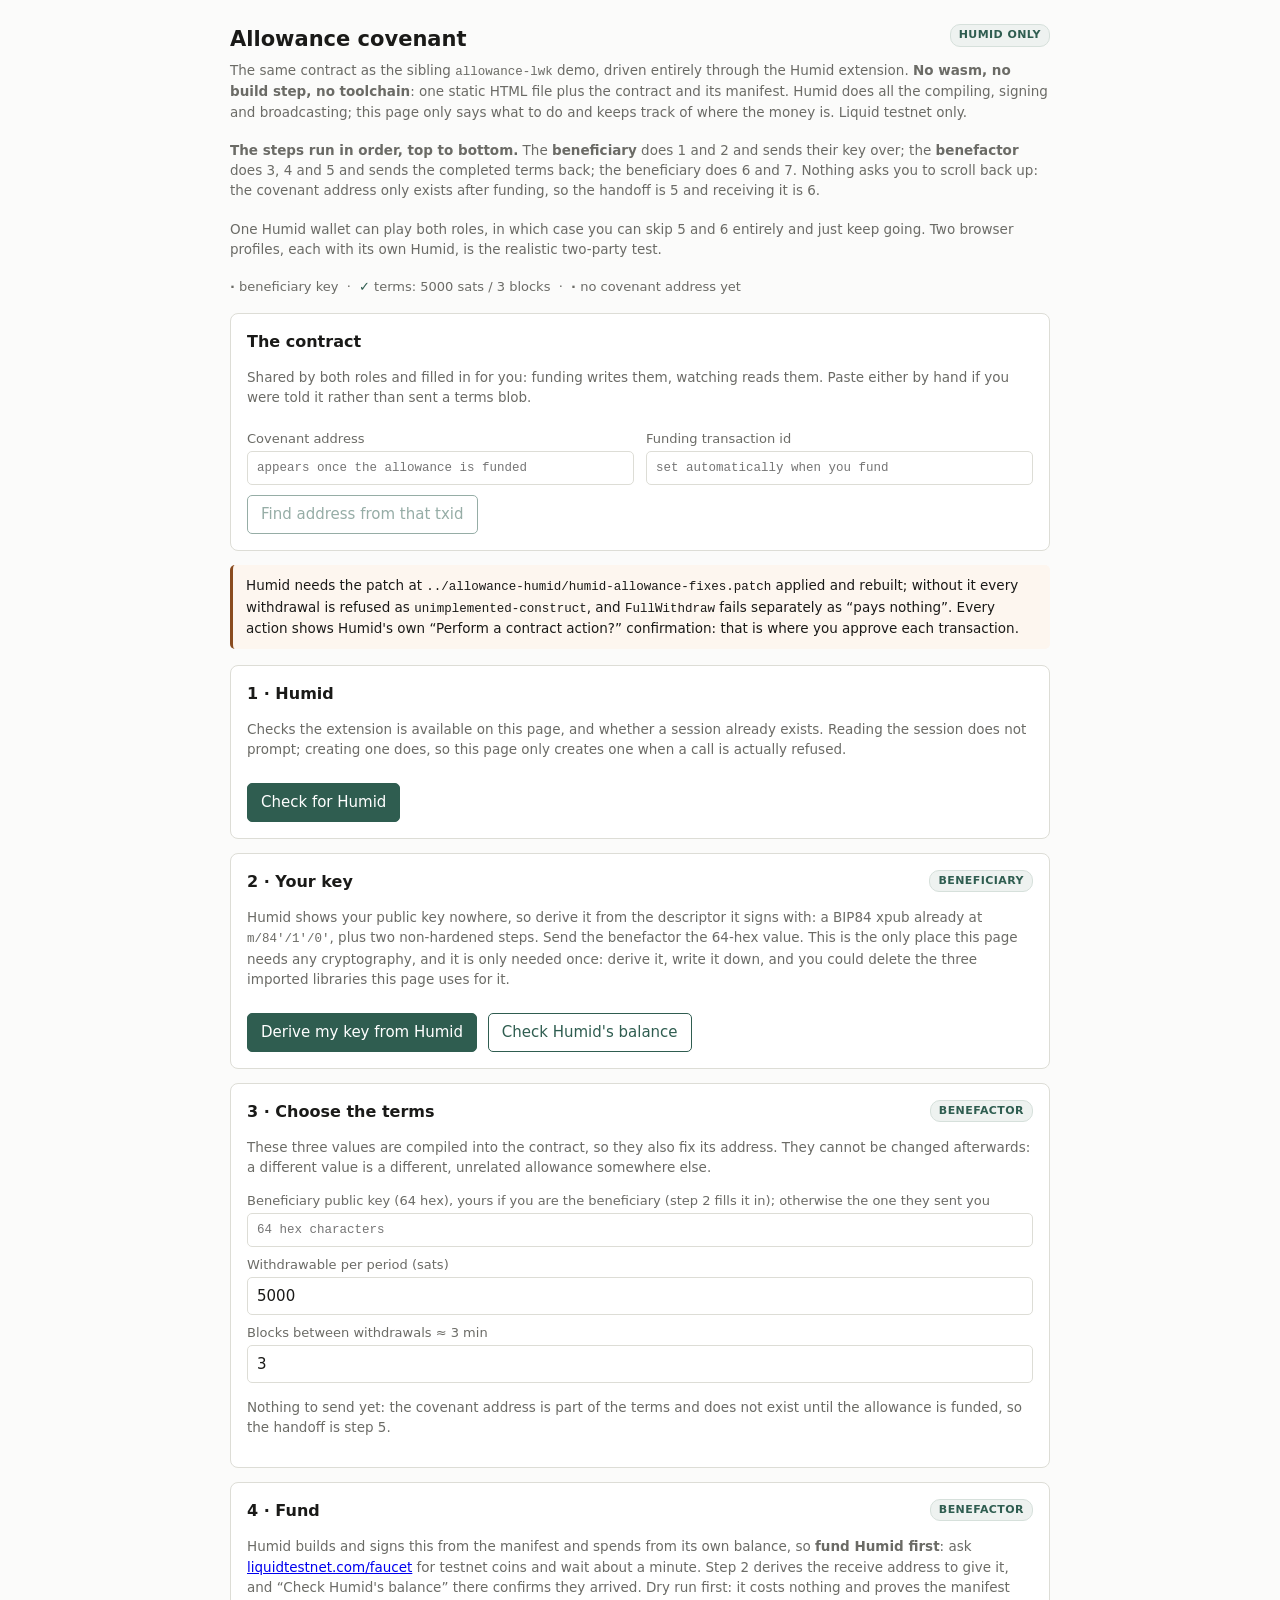
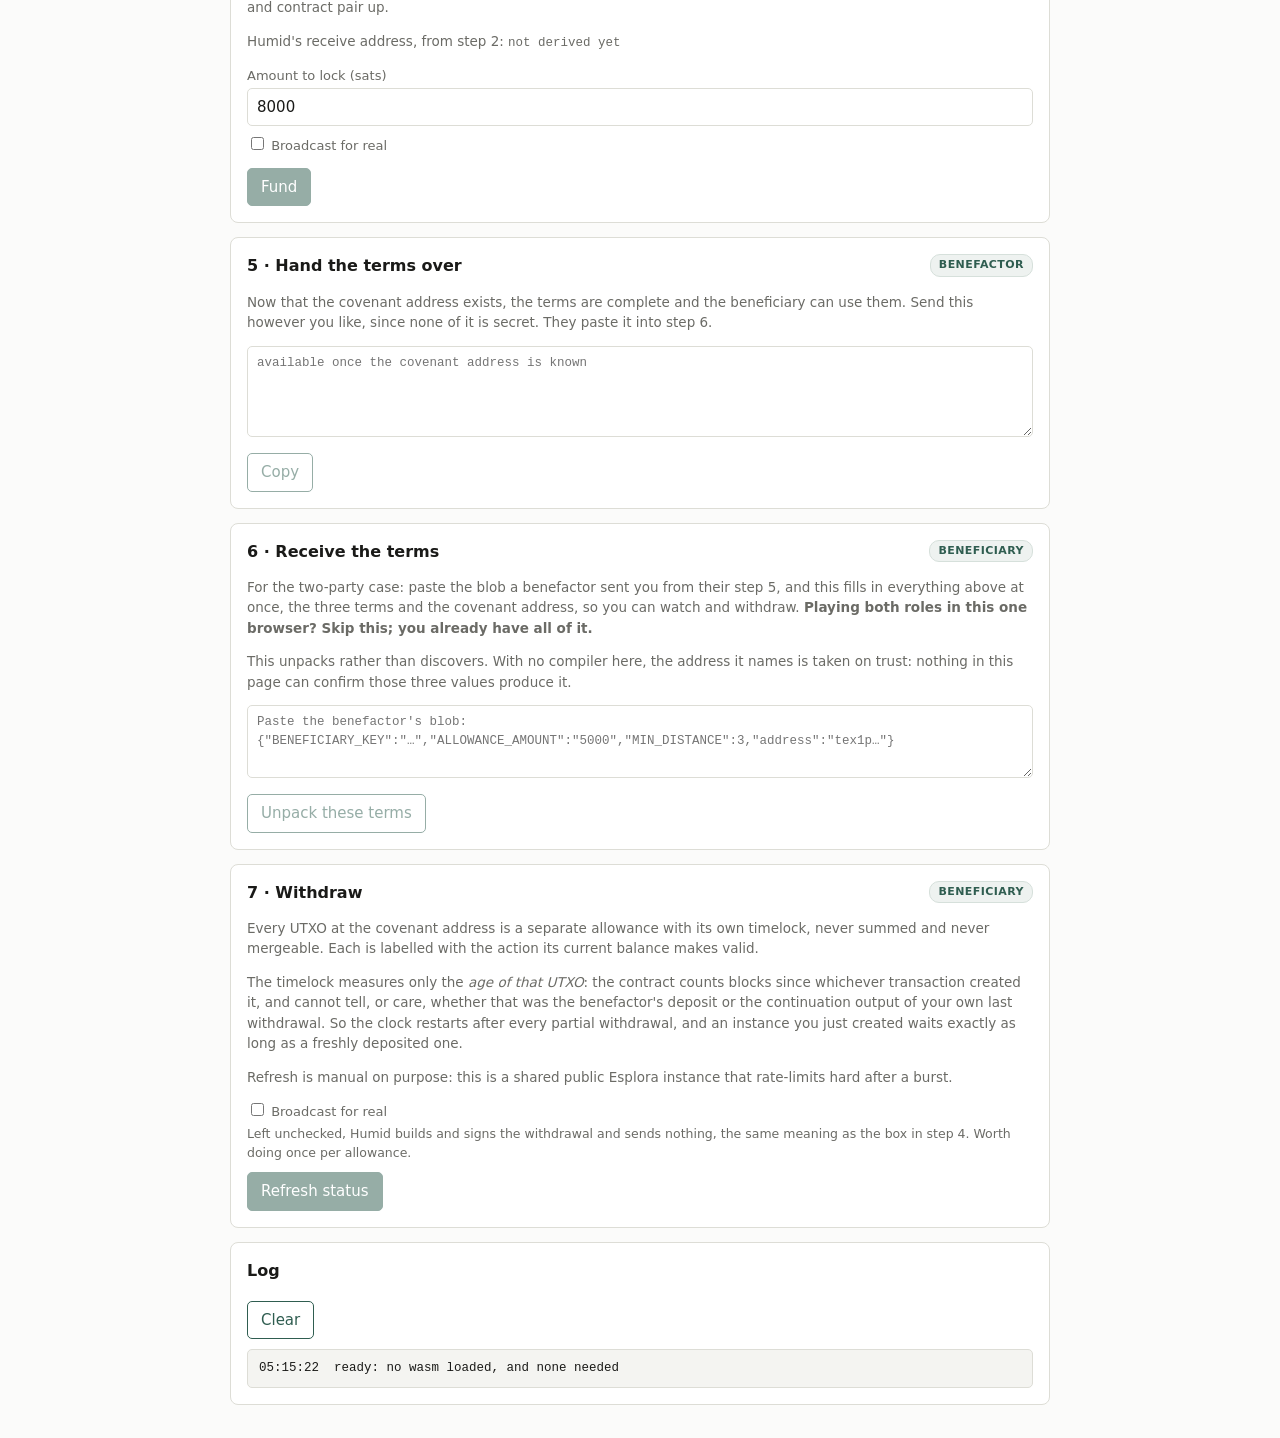
==== allowance-web/examples/allowance-humid-only/index.html @ 303818fe "Streamline web app language too" ====
<!doctype html>
<html lang="en">
<head>
<meta charset="utf-8">
<meta name="viewport" content="width=device-width, initial-scale=1">
<title>Allowance covenant: Humid only, no wasm</title>
<style>
  :root { --bg:#fbfbfa; --fg:#1a1a18; --mut:#6b6b66; --line:#ddddd6; --acc:#2f5d50;
          --warn:#8a4b1e; --err:#8c2f2f; }
  * { box-sizing: border-box; }
  body { margin:0; padding-block:24px; padding-left:20px; padding-right:20px;
         background:var(--bg); color:var(--fg);
         font:15px/1.5 system-ui,-apple-system,"Segoe UI",sans-serif; }
  main { max-width:820px; margin:0 auto; }
  h1 { font-size:21px; margin:0 0 4px; }
  h2 { font-size:16px; margin:0 0 8px; }
  .sub, .note { color:var(--mut); font-size:13.5px; }
  .sub { margin:0 0 18px; }
  section { background:#fff; border:1px solid var(--line); border-radius:8px;
            padding:16px; margin-bottom:14px; }
  .tag { float:right; font-size:11px; text-transform:uppercase; letter-spacing:.04em;
         padding:2px 8px; border-radius:10px; background:#eef2f0; color:var(--acc);
         border:1px solid #d6e0db; }
  label { display:block; font-size:13px; color:var(--mut); margin:8px 0 2px; }
  input[type=text], input[type=number], textarea {
    width:100%; padding:7px 9px; font:inherit; border:1px solid var(--line);
    border-radius:5px; background:#fff; color:inherit; }
  input[type=text], textarea { font-family:ui-monospace,Menlo,monospace; font-size:12.5px; }
  textarea { resize:vertical; }
  button { font:inherit; padding:7px 13px; border-radius:5px; border:1px solid var(--acc);
           background:var(--acc); color:#fff; cursor:pointer; margin:10px 6px 0 0; }
  button.sec { background:#fff; color:var(--acc); }
  button:disabled { opacity:.5; cursor:not-allowed; }
  .out { margin-top:10px; padding:9px 11px; border-radius:5px; background:#f4f4f1;
         border:1px solid var(--line); white-space:pre-wrap; word-break:break-all;
         font-family:ui-monospace,Menlo,monospace; font-size:12.5px; }
  .out:empty { display:none; }
  .err { color:var(--err); } .warn { color:var(--warn); }
  .caution { border-left:3px solid var(--warn); background:#fdf6ef; padding:10px 13px;
             border-radius:5px; font-size:13.5px; margin:0 0 16px; }
  table { width:100%; border-collapse:collapse; margin-top:10px; font-size:13.5px; }
  th, td { text-align:left; padding:6px 8px; border-bottom:1px solid var(--line); }
  th { color:var(--mut); font-weight:600; }
  .wrap { overflow-x:auto; }
  code { font-family:ui-monospace,Menlo,monospace; font-size:12.5px; }
  [hidden] { display:none !important; }
  .hint-inline { font-size:12.5px; color:var(--mut); display:block; margin-top:3px; }
  .row2 { display:flex; flex-wrap:wrap; gap:12px; }
  .row2 > div { flex:1 1 260px; min-width:0; }
  .block { border-top:1px solid var(--line); margin-top:14px; padding-top:10px; }
  .block > strong { font-size:13.5px; }
  #state { font-size:13px; color:var(--mut); margin:0 0 16px; }
  #state b { font-weight:600; }
  #state .yes { color:var(--acc); }
  #state .no { color:var(--mut); }
  #ask { position:fixed; inset:0; z-index:50; display:flex; align-items:center;
         justify-content:center; padding:20px; background:rgba(26,26,24,.45); }
  #ask-panel { background:#fff; border:1px solid var(--line); border-radius:8px;
               padding:18px; max-width:520px; width:100%;
               box-shadow:0 10px 40px rgba(0,0,0,.18); }
  #ask-body { white-space:pre-wrap; background:#f4f4f1; border:1px solid var(--line);
              border-radius:5px; padding:10px 12px; margin:10px 0 4px;
              font-family:ui-monospace,Menlo,monospace; font-size:12.5px; }
</style>
</head>
<body>
<main>

<h1>Allowance covenant <span class="tag">Humid only</span></h1>
<p class="sub">The same contract as the sibling <code>allowance-lwk</code> demo, driven
entirely through the Humid extension. <strong>No wasm, no build step, no toolchain</strong>:
one static HTML file plus the contract and its manifest. Humid does all the compiling,
signing and broadcasting; this page only says what to do and keeps track of where the money
is. Liquid testnet only.</p>

<p class="sub"><strong>The steps run in order, top to bottom.</strong> The
<b>beneficiary</b> does 1 and 2 and sends their key over; the <b>benefactor</b> does 3, 4
and 5 and sends the completed terms back; the beneficiary does 6 and 7. Nothing asks you
to scroll back up: the covenant address only exists after funding, so the handoff is 5
and receiving it is 6.</p>
<p class="sub">One Humid wallet can play both roles, in which case you can skip 5 and 6
entirely and just keep going. Two browser profiles, each with its own Humid, is the
realistic two-party test.</p>

<p id="state"></p>

<section>
  <h2>The contract</h2>
  <p class="note">Shared by both roles and filled in for you: funding writes them, watching
  reads them. Paste either by hand if you were told it rather than sent a terms blob.</p>
  <div class="row2">
    <div>
      <label for="address">Covenant address</label>
      <input type="text" id="address" placeholder="appears once the allowance is funded">
    </div>
    <div>
      <label for="fundtxid">Funding transaction id</label>
      <input type="text" id="fundtxid" placeholder="set automatically when you fund">
    </div>
  </div>
  <button id="findaddr" class="sec">Find address from that txid</button>
  <div class="out" id="out-terms"></div>
</section>

<div class="caution">
Humid needs the patch at <code>../allowance-humid/humid-allowance-fixes.patch</code> applied
and rebuilt; without it every withdrawal is refused as <code>unimplemented-construct</code>,
and <code>FullWithdraw</code> fails separately as &ldquo;pays nothing&rdquo;. Every action shows Humid's own &ldquo;Perform a contract
action?&rdquo; confirmation: that is where you approve each transaction.
</div>

<section>
  <h2>1 &middot; Humid</h2>
  <p class="note">Checks the extension is available on this page, and whether a session
  already exists. Reading the session does not prompt; creating one does, so this page only
  creates one when a call is actually refused.</p>
  <button id="detect">Check for Humid</button>
  <div class="out" id="out-detect"></div>
</section>

<section>
  <h2>2 &middot; Your key<span class="tag">beneficiary</span></h2>
  <p class="note">Humid shows your public key nowhere, so derive it from the descriptor it
  signs with: a BIP84 xpub already at <code>m/84'/1'/0'</code>, plus two non-hardened steps.
  Send the benefactor the 64-hex value. This is the only place this page needs any
  cryptography, and it is only needed once: derive it, write it down, and you could delete
  the three imported libraries this page uses for it.</p>
  <button id="getkey">Derive my key from Humid</button>
  <button id="getbalance" class="sec">Check Humid's balance</button>
  <div class="out" id="out-key"></div>
</section>

<section>
  <h2>3 &middot; Choose the terms<span class="tag">benefactor</span></h2>
  <div>
    <p class="note">These three values are compiled into the contract, so they also fix its
    address. They cannot be changed afterwards: a different value is a different, unrelated
    allowance somewhere else.</p>
    <label for="benkey">Beneficiary public key (64 hex), yours if you are the
    beneficiary (step 2 fills it in); otherwise the one they sent you</label>
    <input type="text" id="benkey" placeholder="64 hex characters">
    <label for="allowance">Withdrawable per period (sats)</label>
    <input type="number" id="allowance" value="5000" min="1">
    <label for="mindist">Blocks between withdrawals <span id="mindist-hint"></span></label>
    <input type="number" id="mindist" value="3" min="1" max="65535">
    <p class="note">Nothing to send yet: the covenant address is part of the terms and does
    not exist until the allowance is funded, so the handoff is step 5.</p>
  </div>
</section>

<section>
  <h2>4 &middot; Fund<span class="tag">benefactor</span></h2>
  <p class="note">Humid builds and signs this from the manifest and spends from its own
  balance, so <strong>fund Humid first</strong>: ask
  <a href="https://liquidtestnet.com/faucet" target="_blank" rel="noopener">liquidtestnet.com/faucet</a>
  for testnet coins and wait about a minute. Step 2 derives the receive address to give it,
  and &ldquo;Check Humid's balance&rdquo; there confirms they arrived. Dry run first: it costs
  nothing and proves the manifest and contract pair up.</p>
  <p class="note">Humid's receive address, from step 2:
  <code id="receive">not derived yet</code></p>
  <label for="amount">Amount to lock (sats)</label>
  <input type="number" id="amount" value="8000" min="1">
  <label><input type="checkbox" id="broadcast"> Broadcast for real</label>
  <button id="fund">Fund</button>
  <div class="out" id="out-fund"></div>
</section>

<section>
  <h2>5 &middot; Hand the terms over<span class="tag">benefactor</span></h2>
  <p class="note">Now that the covenant address exists, the terms are complete and the
  beneficiary can use them. Send this however you like, since none of it is secret. They paste it
  into step 6.</p>
  <textarea id="termsout" rows="4" readonly placeholder="available once the covenant address is known"></textarea>
  <button id="copyterms" class="sec">Copy</button>
  <div class="out" id="out-handoff"></div>
</section>

<section>
  <h2>6 &middot; Receive the terms<span class="tag">beneficiary</span></h2>
  <p class="note">For the two-party case: paste the blob a benefactor sent you from their
  step 5, and this fills in everything above at once, the three terms and the covenant
  address, so you can watch and withdraw. <strong>Playing both roles in this one browser?
  Skip this; you already have all of it.</strong></p>
  <p class="note">This unpacks rather than discovers. With no compiler here, the address it
  names is taken on trust: nothing in this page can confirm those three values produce it.</p>
  <textarea id="termsin" rows="3" placeholder='Paste the benefactor&apos;s blob: {"BENEFICIARY_KEY":"…","ALLOWANCE_AMOUNT":"5000","MIN_DISTANCE":3,"address":"tex1p…"}'></textarea>
  <button id="loadterms" class="sec">Unpack these terms</button>
  <div class="out" id="out-termsin"></div>
</section>

<section>
  <h2>7 &middot; Withdraw<span class="tag">beneficiary</span></h2>
  <p class="note">Every UTXO at the covenant address is a separate allowance with its own
  timelock, never summed and never mergeable. Each is labelled with the action its current
  balance makes valid.</p>
  <p class="note">The timelock measures only the <em>age of that UTXO</em>: the contract
  counts blocks since whichever transaction created it, and cannot tell, or care,
  whether that was the benefactor's deposit or the continuation output of your own last
  withdrawal. So the clock restarts after every partial withdrawal, and an instance you
  just created waits exactly as long as a freshly deposited one.</p>
  <p class="note">Refresh is manual on purpose: this is a shared public Esplora instance
  that rate-limits hard after a burst.</p>
  <label><input type="checkbox" id="wd-broadcast"> Broadcast for real</label>
  <span class="hint-inline">Left unchecked, Humid builds and signs the withdrawal and sends
  nothing, the same meaning as the box in step 4. Worth doing once per allowance.</span>
  <button id="refresh">Refresh status</button>
  <div class="out" id="out-status"></div>
  <div class="wrap"><table id="rows" hidden>
    <thead><tr><th>Instance</th><th>Balance</th><th>Timelock</th><th>Action</th><th></th></tr></thead>
    <tbody></tbody>
  </table></div>
  <div class="out" id="out-claim"></div>
</section>

<section>
  <h2>Log</h2>
  <button id="clear" class="sec">Clear</button>
  <div class="out" id="log"></div>
</section>

</main>

<div id="ask" hidden>
  <div id="ask-panel" role="dialog" aria-modal="true" aria-labelledby="ask-title">
    <h2 id="ask-title">Confirm this withdrawal</h2>
    <p class="note">Check the numbers before Humid signs anything. This spends a real
    testnet UTXO and cannot be undone.</p>
    <div id="ask-body"></div>
    <button id="ask-ok">Hand it to Humid</button>
    <button id="ask-cancel" class="sec">Cancel</button>
  </div>
</div>

<script type="module">
// The only dependency in this file, and only for step 2's BIP32 derivation. Everything
// else is fetch() and arithmetic. Loaded lazily so the rest of the page works offline.
const CURVES = "https://cdn.jsdelivr.net/npm/@noble/curves@1.9.7/secp256k1.js/+esm";
const HASHES = "https://cdn.jsdelivr.net/npm/@noble/hashes@1.8.0/sha2.js/+esm";
const BASE   = "https://cdn.jsdelivr.net/npm/@scure/base@1.1.1/+esm";
// ripemd160 moved between modules across @noble/hashes versions; try both.
const RIPEMD     = "https://cdn.jsdelivr.net/npm/@noble/hashes@1.8.0/legacy.js/+esm";
const RIPEMD_ALT = "https://cdn.jsdelivr.net/npm/@noble/hashes@1.8.0/ripemd160.js/+esm";

// blockstream.info is the only Liquid Esplora mirror that sends CORS headers, so a
// browser page cannot use liquid.network even though its rate limits are gentler.
const ESPLORA = "https://blockstream.info/liquidtestnet/api";
const EXPLORER = "https://blockstream.info/liquidtestnet/tx/";
const SCOPE = "bip122:a771da8e52ee6ad581ed1e9a99825e5b";   // Liquid testnet CAIP-2
const LS = "allowance-humid-only";

const $ = (id) => document.getElementById(id);
const show = (id, text, cls) => { const e = $(id); e.textContent = text; e.className = "out " + (cls || ""); };
const log = (...p) => { $("log").textContent += new Date().toISOString().slice(11,19) + "  " + p.join(" ") + "\n"; };
const hex = (b) => Array.from(b, (x) => x.toString(16).padStart(2,"0")).join("");

// Known failures, each paired with the thing to actually do about it. Humid's own
// messages say what went wrong and never what to do next, and most of these are
// one-time setup problems rather than anything about this contract.
const NEXT_STEPS = [
  [/unlock the wallet/i,
   "Humid is locked. Open it: click the puzzle-piece Extensions button at the top right " +
   "of the browser, then Humid (pin it there to save a click next time). Enter your " +
   "password, and try again. Humid re-locks itself after a while, so expect this " +
   "occasionally rather than once."],
  [/window\.humid is missing/i,
   "Check the extension is enabled at chrome://extensions, that this page is served over " +
   "http:// rather than opened as a file://, and that you are in the Chromium profile " +
   "Humid is installed in."],
  [/unimplemented-construct|relative timelock/i,
   "This is the un-patched relative-timelock bug. Apply " +
   "../allowance-humid/humid-allowance-fixes.patch to your Humid checkout, rebuild with " +
   "bun run build, and reload the extension at chrome://extensions."],
  [/pays nothing/i,
   "This is the un-patched FullWithdraw bug. The same patch " +
   "(../allowance-humid/humid-allowance-fixes.patch) fixes it; rebuild and reload the " +
   "extension."],
  [/is neither a parameter nor an argument/i,
   "Usually a request-shape problem rather than a manifest one: `instance` has to be " +
   "double-nested as {instance:{fields:{…}}} inside the instance field. This page does " +
   "that already, so if you see it here the manifest and the action's parameters have " +
   "genuinely diverged."],
  [/insufficient funds|shortfall|nothing funding it/i,
   "Humid's own wallet is short of testnet LBTC. Copy a receive address from the " +
   "extension and top it up at https://liquidtestnet.com/faucet, then wait about a minute."],
  [/user rejected|denied/i,
   "The request was declined in the extension's popup. Nothing was sent."],
  [/no handler for method/i,
   "Chain methods have to go through wallet_invokeMethod inside a session; a bare method " +
   "name is not callable on the injected provider."],
];

// A Humid refusal throws, carrying reject/reason in the error data: that pair is the
// actual diagnosis, so dig it out rather than printing "[object Object]".
function errText(e) {
  if (e == null) return "(no error object)";
  if (typeof e === "string") return e;
  const d = (e.data && typeof e.data === "object") ? e.data : e;
  let s = e.message || JSON.stringify(e);
  if (d.reject) s += "\n  reject: " + d.reject;
  if (d.reason) s += "\n  reason: " + d.reason;

  const hit = NEXT_STEPS.find(([re]) => re.test(s));
  return hit ? s + "\n\n→ " + hit[1] : s;
}

// ---- Humid RPC -------------------------------------------------------------
// The injected provider exposes only CAIP-25/27 session methods; every chain method
// goes through wallet_invokeMethod. wallet_createSession ALWAYS shows a connect prompt
// and revokes any existing session first, so never call it speculatively: try the
// invocation, and only establish a session if it is actually refused.
let sessionId = null;

const ask = (method, params) => {
  if (!window.humid) throw new Error(
    "window.humid is missing. Humid is not installed, not enabled, or can't reach this page. " +
    "Serve this page over http://, not file://.");
  return window.humid.request({ method, params });
};

const unauthorized = (e) =>
  /no active session|not authorized|unauthorized|createSession/i.test((e && (e.message || e.reason) || "") + "");

async function invoke(method, params) {
  const call = () => ask("wallet_invokeMethod", {
    scope: SCOPE, ...(sessionId ? { sessionId } : {}), request: { method, params },
  });
  try {
    return await call();
  } catch (e) {
    if (!unauthorized(e)) throw e;
    log("no usable session, asking Humid to connect");
    const s = await ask("wallet_createSession", {
      requiredScopes: { [SCOPE]: { methods: [method], notifications: [] } },
    });
    sessionId = (s && s.sessionId) || sessionId;
    return call();
  }
}

// Humid wants the manifest and the contract source handed to it on every call; it never
// fetches either itself. The key must match the source path the manifest names.
async function act(action, extra) {
  const [manifest, source] = await Promise.all([
    fetch("./txmanifest.json").then((r) => r.json()),
    fetch("./allowance.simf").then((r) => r.text()),
  ]);
  return invoke("processConfidentialTransaction", {
    manifest, contractSources: { "./allowance.simf": source }, action, ...extra,
  });
}

// ---- terms -----------------------------------------------------------------
const terms = () => {
  const k = $("benkey").value.trim().toLowerCase();
  if (!/^[0-9a-f]{64}$/.test(k)) throw new Error("Beneficiary key must be exactly 64 hex characters.");
  const a = $("allowance").value.trim(), d = Number($("mindist").value);
  if (!(Number(a) > 0)) throw new Error("Allowance must be above zero.");
  if (!Number.isInteger(d) || d < 1 || d > 65535) throw new Error("Blocks must be 1..65535.");
  return { BENEFICIARY_KEY: k, ALLOWANCE_AMOUNT: a, MIN_DISTANCE: d };
};

// A single line of state, so you can tell at a glance what this page has and what it is
// still missing; the page is otherwise five boxes with no overview.
// The handoff blob only makes sense once the address exists, so build it from state
// rather than from a button press, and leave it empty until it is usable.
function syncHandoff() {
  const addr = $("address").value.trim();
  const key = $("benkey").value.trim().toLowerCase();
  const ready = addr && /^[0-9a-f]{64}$/.test(key);
  $("termsout").value = ready ? JSON.stringify({
    BENEFICIARY_KEY: key,
    ALLOWANCE_AMOUNT: $("allowance").value.trim(),
    MIN_DISTANCE: Number($("mindist").value),
    address: addr,
  }) : "";
  $("copyterms").disabled = !ready;
  $("copyterms").title = ready ? "" : addr
    ? "Set a valid beneficiary key in step 3 first."
    : "No covenant address yet. Fund the allowance in step 4.";
}

// Buttons whose prerequisites do not hold should say so rather than fail on click.
function syncButtons() {
  const txid = /^[0-9a-f]{64}$/.test($("fundtxid").value.trim());
  const addr = !!$("address").value.trim();
  const key = /^[0-9a-f]{64}$/.test($("benkey").value.trim().toLowerCase());
  const pasted = !!$("termsin").value.trim();
  $("loadterms").disabled = !pasted;
  $("loadterms").title = pasted
    ? ""
    : "Nothing pasted. This unpacks a terms blob from a benefactor, and is unnecessary if you " +
      "are both parties in this browser.";
  $("findaddr").disabled = !txid;
  $("findaddr").title = txid ? "" : "No funding transaction id yet.";
  $("fund").disabled = !key;
  $("fund").title = key ? "" : "Set a valid beneficiary public key in step 3 first.";
  $("refresh").disabled = !addr && !txid;
  $("refresh").title = addr
    ? ""
    : txid
    ? "No address yet, but the funding txid is known, so this will look it up first."
    : "No covenant address yet. Fund it, or paste one into the contract box at the top.";
}

function syncState() {
  syncHandoff();
  syncButtons();
  const bits = [];
  const mark = (ok, label) => `<b class="${ok ? "yes" : "no"}">${ok ? "✓" : "·"}</b> ${label}`;
  const key = /^[0-9a-f]{64}$/.test($("benkey").value.trim().toLowerCase());
  const addr = !!$("address").value.trim();
  const txid = /^[0-9a-f]{64}$/.test($("fundtxid").value.trim());
  bits.push(mark(key, "beneficiary key"));
  bits.push(mark(true, `terms: ${$("allowance").value || "?"} sats / ${$("mindist").value || "?"} blocks`));
  bits.push(mark(addr, addr ? "covenant address" : "no covenant address yet"));
  if (txid && !addr) bits.push(mark(false, "funding txid known, looking up address"));
  $("state").innerHTML = bits.join(" &nbsp;·&nbsp; ");
}

const save = () => {
  try {
    localStorage.setItem(LS, JSON.stringify({
      benkey: $("benkey").value, allowance: $("allowance").value,
      mindist: $("mindist").value, address: $("address").value,
      fundtxid: $("fundtxid").value, amount: $("amount").value,
    }));
  } catch { /* private window */ }
  syncState();
};

const restore = () => {
  try {
    const v = JSON.parse(localStorage.getItem(LS) || "null");
    if (!v) return;
    for (const k of ["benkey","allowance","mindist","address","fundtxid","amount"]) {
      if (v[k]) $(k).value = v[k];
    }
  } catch { /* ignore */ }
};

// Liquid blocks are ~1 minute and low-variance, so this translation is honest.
const asTime = (b) => b < 90 ? `${b} min` : b < 2880 ? `${(b/60).toFixed(1)} hours` : `${(b/1440).toFixed(1)} days`;
const hint = () => { const d = Number($("mindist").value); $("mindist-hint").textContent = d > 0 ? `≈ ${asTime(d)}` : ""; };
for (const id of ["benkey","allowance","mindist","address","fundtxid","amount"]) {
  $(id).addEventListener("input", () => { hint(); save(); });
}
// Not persisted, but it gates its own button, so keep that in step.
$("termsin").addEventListener("input", syncButtons);

$("copyterms").onclick = async () => {
  const blob = $("termsout").value;
  if (!blob) { show("out-handoff", "Nothing to copy yet.", "warn"); return; }
  try {
    await navigator.clipboard.writeText(blob);
    show("out-handoff", "Copied. Send it to the beneficiary however you like.");
  } catch {
    show("out-handoff", "The clipboard refused; select the text above and copy it by hand.", "warn");
  }
};

$("loadterms").onclick = () => {
  try {
    const v = JSON.parse($("termsin").value.trim());
    if (v.BENEFICIARY_KEY) $("benkey").value = String(v.BENEFICIARY_KEY).toLowerCase();
    if (v.ALLOWANCE_AMOUNT) $("allowance").value = String(v.ALLOWANCE_AMOUNT);
    if (v.MIN_DISTANCE) $("mindist").value = String(v.MIN_DISTANCE);
    if (v.address) $("address").value = String(v.address);
    hint(); save();
    // Without a compiler this page cannot check that these terms produce this address,
    // it is taken on the benefactor's word. The lwk_wasm sibling demo re-derives and
    // verifies it, which is the one thing dropping the wasm actually costs.
    const addr = $("address").value.trim();
    if (!addr) {
      show("out-termsin",
        "Unpacked, but these terms carry no covenant address, so there is nothing to " +
        "watch yet. The benefactor has to fund the allowance first and then re-send the " +
        "terms from their step 5.", "err");
      return;
    }

    show("out-termsin",
      "Unpacked:\n" +
      "  allowance: " + $("allowance").value + " sats every " + $("mindist").value + " blocks\n" +
      "  address:   " + addr + "\n\n" +
      "Loading the instances at that address now. (The address is taken on trust: with no " +
      "compiler here, nothing in this page can confirm these three values produce it.)");
    // Chain straight into the indexer, so unpacking terms visibly does something rather
    // than just filling fields in a box further up the page.
    $("refresh").click();
  } catch (e) { show("out-termsin", "Could not read that: " + errText(e), "err"); }
};

// ---- step 1: detect --------------------------------------------------------
$("detect").onclick = async () => {
  show("out-detect", "Looking…");
  try {
    const s = await ask("wallet_getSession", {});          // read-only, never prompts
    const scopes = Object.keys((s && s.sessionScopes) || {});
    show("out-detect", "Humid is available on this page.\nauthorized session: " +
      (scopes.length ? "yes: " + scopes.join(", ") : "none yet, it will ask on first use"));
    log("humid detected");
  } catch (e) { show("out-detect", errText(e), "err"); }
};

// ---- step 2: derive the beneficiary key ------------------------------------
$("getkey").onclick = async () => {
  show("out-key", "Asking Humid for its descriptor…");
  try {
    const res = await invoke("getWalletDescriptor", {
      descriptorType: "publicWalletDescriptor",
      descriptorFormat: [{ format: "bip380-split-branches" }],
    });
    const ext = ((res && res.descriptors && res.descriptors[0] &&
                  res.descriptors[0].branchDescriptors) || []).find((b) => b.branch === "external");
    if (!ext) throw new Error("no external branch in the descriptor response");
    const m = /\]([tx]pub[1-9A-HJ-NP-Za-km-z]+)\//.exec(ext.descriptor);
    if (!m) throw new Error("no xpub inside the descriptor string");

    const [{ secp256k1 }, { sha256 }, { base58check }] =
      await Promise.all([import(CURVES), import(HASHES), import(BASE)]);
    const raw = base58check(sha256).decode(m[1]);
    if (raw.length !== 78) throw new Error(`xpub decoded to ${raw.length} bytes, expected 78`);

    const big = (b) => b.reduce((n, x) => (n << 8n) | BigInt(x), 0n);
    const ckd = async (pub, cc, i) => {
      const d = new Uint8Array(37); d.set(pub, 0); new DataView(d.buffer).setUint32(33, i, false);
      const key = await crypto.subtle.importKey("raw", cc, { name:"HMAC", hash:"SHA-512" }, false, ["sign"]);
      const I = new Uint8Array(await crypto.subtle.sign("HMAC", key, d));
      const p = secp256k1.ProjectivePoint.BASE.multiply(big(I.slice(0,32)))
        .add(secp256k1.ProjectivePoint.fromHex(hex(pub)));
      return { pub: p.toRawBytes(true), cc: I.slice(32,64) };
    };
    // xpub is at m/84'/1'/0'; add external chain (0) then first address (0).
    const chain = await ckd(raw.slice(45,78), raw.slice(13,45), 0);
    const first = await ckd(chain.pub, chain.cc, 0);
    const xonly = hex(first.pub.slice(1));            // drop the parity byte

    $("benkey").value = xonly; save(); hint();

    // Humid exposes no getAddress method, so derive its first receive address from the
    // same descriptor: P2WPKH of HASH160(pubkey), bech32, witness v0, so bech32 and not
    // the bech32m used for the taproot covenant, with Liquid testnet's "tex" HRP.
    let receive = null;
    try {
      const { sha256: sha } = await import(HASHES);
      const { ripemd160 } = await import(RIPEMD).catch(() => import(RIPEMD_ALT));
      const { bech32 } = await import(BASE);
      receive = bech32.encode("tex", [0, ...bech32.toWords(ripemd160(sha(first.pub)))]);
      $("receive").textContent = receive;
      log("derived receive address", receive);
    } catch (e) {
      log("receive-address derivation unavailable:", errText(e));
    }

    show("out-key",
      "The key Humid signs with. Give this to the benefactor:\n" + xonly +
      (receive
        ? "\n\nHumid's first receive address, derived from the same descriptor:\n" + receive +
          "\n\nPaste that into https://liquidtestnet.com/faucet to fund the wallet, then " +
          "press \"Check Humid's balance\". Humid's own receive screen may show the " +
          "confidential (tlq1…) form of the same wallet instead; both are yours and the " +
          "faucet takes either. If a faucet payment never shows up, use the address from " +
          "Humid's own screen."
        : "") +
      "\n\nraw descriptor, so the derivation is checkable rather than trusted:\n" + ext.descriptor);
    log("derived beneficiary key", xonly);
  } catch (e) { show("out-key", errText(e), "err"); }
};

// ---- reading the covenant address straight out of the raw transaction -----
// Humid hands back the full transactionHex, so the address can be had immediately
// rather than waiting for Esplora to index anything. No Elements parser is needed: a
// taproot scriptPubKey is the fixed 34-byte pattern 22·5120·<32 bytes> in the raw hex,
// and nothing else in a Fund transaction looks like that; Humid's own change output is
// BIP84 P2WPKH (0014·<20 bytes>). bech32m comes from @scure/base, already imported
// for the xpub, so this costs no new dependency.
//
// It is a scan, not a parse, so treat it as provisional: if more than one candidate
// turns up it guesses nothing, and whatever it produces is cross-checked against
// Esplora once the transaction is indexed.
const TAPROOT_IN_HEX = /22(5120[0-9a-f]{64})/g;

async function addressFromTransactionHex(txHex) {
  const seen = new Set();
  for (const m of String(txHex).toLowerCase().matchAll(TAPROOT_IN_HEX)) seen.add(m[1]);
  if (seen.size !== 1) return null;            // zero or ambiguous: do not guess

  const script = [...seen][0];                  // 5120 + 32-byte witness program
  const program = Uint8Array.from(script.slice(4).match(/../g).map((h) => parseInt(h, 16)));
  const { bech32m } = await import(BASE);
  // Liquid testnet unconfidential segwit HRP is "tex"; witness v1 uses bech32m.
  return bech32m.encode("tex", [1, ...bech32m.toWords(program)]);
}

// ---- finding the covenant address from the chain --------------------------
// With no compiler here the address has to be recognised in the funding transaction.
//
// Never identify it by position. Confidential transactions deliberately randomise output
// order, so "output 0 is the covenant" is wrong by design rather than merely fragile,
// and this page did not build the transaction, Humid did. Identify it by shape instead: the
// covenant is pay-to-taproot, while Humid's own change is BIP84 P2WPKH. If that is
// ambiguous, fall back to the funded amount; if that is ambiguous too, give up and say
// so rather than watch an address that might be someone's change.
function covenantAddressFrom(tx, expectedSats) {
  const outs = (tx && tx.vout) || [];
  const taproot = outs.filter((o) => o.scriptpubkey_type === "v1_p2tr" && o.scriptpubkey_address);
  if (taproot.length === 1) return taproot[0].scriptpubkey_address;

  const byAmount = (list) => expectedSats
    ? list.find((o) => String(o.value) === String(expectedSats))
    : undefined;

  const m = byAmount(taproot) || byAmount(outs.filter((o) => o.scriptpubkey_address));
  return (m && m.scriptpubkey_address) || null;
}

async function findAddress(quiet) {
  const txid = $("fundtxid").value.trim();
  if (!/^[0-9a-f]{64}$/.test(txid)) throw new Error("Need a funding transaction id first.");
  const res = await fetch(`${ESPLORA}/tx/${txid}`);
  if (!res.ok) {
    // A freshly broadcast transaction is not in the index for a few seconds.
    throw new Error(`Esplora does not have that transaction yet (HTTP ${res.status}). ` +
      `It usually appears within a minute of broadcasting. Press ` +
      `"Find address from that txid" again, or it will be picked up automatically.`);
  }
  const addr = covenantAddressFrom(await res.json(), $("amount").value.trim());
  if (!addr) {
    throw new Error(
      "Could not tell which output is the covenant. Output order is randomised, so this " +
      "page identifies it by shape (pay-to-taproot) and then by amount. If neither is " +
      "decisive it will not guess. Paste the covenant address into the box at the top of " +
      "the page by hand, or " +
      "read it off the explorer for " + txid + "."
    );
  }
  $("address").value = addr; save();
  if (!quiet) show("out-terms", "Covenant address, read from the funding transaction:\n" + addr);
  log("covenant address", addr);
  return addr;
}

// Esplora indexes a new transaction within seconds to a minute, so retry on a short
// ramp rather than once. Stops as soon as it succeeds.
function findAddressSoon(delays = [4000, 12000, 30000, 60000]) {
  let i = 0;
  const attempt = async () => {
    if ($("address").value.trim()) return;                 // already known
    try {
      await findAddress(true);
      show("out-fund", $("out-fund").textContent +
        "\n\ncovenant address found: " + $("address").value);
    } catch {
      if (i < delays.length) setTimeout(attempt, delays[i++]);
      else show("out-fund", $("out-fund").textContent +
        "\n\nStill could not read the address back. Press \"Find address from that txid\" " +
        "at the top of the page once the transaction shows on the explorer.", "warn");
    }
  };
  setTimeout(attempt, delays[i++]);
}

// A scan is not a parse, so confirm it once the chain can answer. A mismatch means the
// scan picked the wrong output and the page would otherwise watch the wrong address.
function verifyAddressAgainstChain(claimed, delays = [8000, 25000, 60000]) {
  let i = 0;
  const attempt = async () => {
    try {
      const txid = $("fundtxid").value.trim();
      const res = await fetch(`${ESPLORA}/tx/${txid}`);
      if (!res.ok) throw new Error("not indexed yet");
      const onChain = covenantAddressFrom(await res.json(), $("amount").value.trim());
      if (onChain && onChain !== claimed) {
        $("address").value = onChain; save();
        show("out-terms",
          "The address read out of the raw transaction disagreed with the chain, so it has " +
          "been corrected:\n  from transaction: " + claimed + "\n  from Esplora:      " +
          onChain + "\nUse the second one.", "warn");
        log("address corrected from chain:", claimed, "->", onChain);
      } else if (onChain) {
        log("covenant address confirmed against the chain");
      }
    } catch {
      if (i < delays.length) setTimeout(attempt, delays[i++]);
    }
  };
  setTimeout(attempt, delays[i++]);
}

$("findaddr").onclick = async () => {
  show("out-terms", "Looking up the funding transaction…");
  try { await findAddress(false); }
  catch (e) { show("out-terms", errText(e), "warn"); }
};

$("getbalance").onclick = async () => {
  show("out-key", "Asking Humid for its balance…");
  try {
    // Omitting assetId asks for the policy asset (tLBTC). This carries its own
    // "Share Liquid balance?" confirmation, separate from the transaction one.
    const r = await invoke("getBalance", {});
    const sats = r && r.balance;
    show("out-key",
      "Humid's balance: " + sats + " sats" +
      (String(sats) === "0"
        ? "\n\nEmpty. Fund it at https://liquidtestnet.com/faucet using the receive address " +
          "above, then wait about a minute and check again."
        : "") +
      "\n\nfull response:\n" + JSON.stringify(r, null, 2),
      String(sats) === "0" ? "warn" : "");
    log("humid balance", String(sats));
  } catch (e) {
    show("out-key", errText(e), "err");
  }
};

// ---- step 4: fund ----------------------------------------------------------
$("fund").onclick = async () => {
  const btn = $("fund"); if (btn.disabled) return; btn.disabled = true;
  try {
    const t = terms();
    const amount = $("amount").value.trim();
    const bcast = $("broadcast").checked;
    if (!(Number(amount) > 0)) throw new Error("Enter an amount above zero.");

    show("out-fund", "Handing Fund to Humid. Confirm it in the extension…");
    const r = await act("Fund", {
      params: { ...t, MIN_DISTANCE: String(t.MIN_DISTANCE), amount_sat: amount },
      broadcast: bcast,
    });

    // Response is {broadcast, feeSats (a STRING), transactionHex, txid, deployment?}.
    // deployment carries the instance fields Humid computed, for actions with a
    // create_instance block, i.e. Fund.
    let note = "";
    if (r && r.txid && r.broadcast) {
      // Keep the txid: it is the only way to recover the covenant address later, and
      // losing it on a page reload leaves the allowance unfindable from here.
      $("fundtxid").value = r.txid; save();

      // The raw transaction is already in hand, so read the address out of it now.
      let local = null;
      try { local = r.transactionHex ? await addressFromTransactionHex(r.transactionHex) : null; }
      catch (e) { log("local address extraction failed:", errText(e)); }

      if (local) {
        $("address").value = local; save();
        note = "\n\ncovenant address, read straight out of the transaction:\n" + local +
               "\n\nYou can send the terms to the beneficiary now. Instances will not appear " +
               "below until Esplora indexes the transaction, usually within a minute.";
        log("covenant address from transactionHex", local);
        verifyAddressAgainstChain(local);
      } else {
        note = "\n\nCould not read the address out of the raw transaction, so this page will " +
               "ask Esplora instead, which needs a few seconds of indexing and will keep " +
               "trying for about a minute. No need to reload.";
        findAddressSoon();
      }
    }
    show("out-fund",
      (r && r.broadcast ? "Humid broadcast it." : "Dry run: built and signed, nothing sent.") +
      (r && r.txid ? "\ntxid: " + r.txid + (r.broadcast ? "\n" + EXPLORER + r.txid : " (what it would be)") : "") +
      (r && r.feeSats ? "\nfee: " + r.feeSats + " sats" : "") +
      (r && r.deployment ? "\n\ninstance Humid recorded:\n" +
        Object.entries(r.deployment).map(([k,v]) => "  " + k + " = " + v).join("\n") : "") +
      note + "\n\nfull response:\n" + JSON.stringify(r, null, 2));
    log("Fund:", (r && r.broadcast ? "broadcast " : "dry run ") + ((r && r.txid) || "no txid"));
  } catch (e) {
    show("out-fund", errText(e), "err"); log("Fund failed:", errText(e));
  } finally { btn.disabled = false; }
};

// ---- step 7: the indexer (no wallet, no wasm, just the chain) --------------
let rows = [];

// Watching only needs the address and the two numbers; the beneficiary key is used to
// *spend*, not to read, so do not make refreshing fail for want of it.
function watchTerms() {
  const a = $("allowance").value.trim(), d = Number($("mindist").value);
  if (!(Number(a) > 0)) throw new Error("Set the allowance amount first.");
  if (!Number.isInteger(d) || d < 1) throw new Error("Set the blocks-between-withdrawals first.");
  return { ALLOWANCE_AMOUNT: a, MIN_DISTANCE: d };
}

async function load() {
  const t = watchTerms();
  const addr = $("address").value.trim();
  if (!addr) throw new Error("No covenant address yet. Fund it, or paste the address you were sent.");
  const [utxos, tip] = await Promise.all([
    fetch(`${ESPLORA}/address/${addr}/utxo`).then((r) => r.json()),
    fetch(`${ESPLORA}/blocks/tip/height`).then((r) => r.text()),
  ]);
  const height = parseInt(tip, 10);
  return utxos.map((u) => {
    const confirmed = !!(u.status && u.status.confirmed);
    const depth = confirmed ? height - u.status.block_height + 1 : 0;
    // A confidential output at this address carries `valuecommitment` and no `value`.
    // Nobody can spend it, but it must not take the whole listing down either: without
    // this guard BigInt(undefined) throws and hides every legitimate instance here too.
    const blinded = u.value === undefined || u.value === null;
    const value = blinded ? 0n : BigInt(u.value);
    return {
      txid: u.txid, vout: u.vout, value, blinded, confirmed, depth,
      left: Math.max(0, t.MIN_DISTANCE - depth),
      ready: !blinded && confirmed && depth >= t.MIN_DISTANCE,
      // Which action the current balance makes valid: the contract decides this by
      // comparing its own balance to ALLOWANCE_AMOUNT, so the caller must match it.
      action: blinded ? "none" : value <= BigInt(t.ALLOWANCE_AMOUNT) ? "FullWithdraw" : "PartialWithdraw",
    };
  }).sort((a, b) => Number(b.value - a.value));
}

function render() {
  const tb = $("rows").querySelector("tbody");
  tb.textContent = "";
  for (const r of rows) {
    const key = `${r.txid}:${r.vout}`;
    const spent = spentPending.has(key);
    const tr = document.createElement("tr");
    const cell = (s) => { const td = document.createElement("td"); td.textContent = s; return td; };
    tr.append(cell(r.txid.slice(0,12) + "…:" + r.vout));
    tr.append(cell(r.blinded ? "blinded" : r.value + " sats"));
    tr.append(cell(spent
      ? "spent, awaiting confirmation"
      : r.blinded ? "unspendable, confidential output"
      : !r.confirmed ? "unconfirmed" : r.ready ? "ready" : `${r.left} blocks, ~${asTime(r.left)}`));
    tr.append(cell(r.action));
    const td = document.createElement("td");
    const b = document.createElement("button");
    // "Waiting" collapsed two different chain states. Name them: an instance is either
    // not yet confirmed, or confirmed but not yet old enough for BIP68.
    b.textContent = spent
      ? "Spent"
      : r.blinded ? "Unspendable"
      : r.ready ? "Claim" : !r.confirmed ? "Unconfirmed" : "Timelocked";
    b.disabled = spent || !r.ready || claiming;
    b.title = spent
      ? "A spend of this instance has been broadcast. It will disappear from this list " +
        "once the chain catches up; if a partial withdrawal, its continuation appears instead."
      : r.blinded
      ? "This is a confidential output. The contract's only spending path reads its own " +
        "asset and amount directly, which works on an explicit output only, so these " +
        "funds cannot be withdrawn by anyone. Fund the address with an explicit output."
      : r.ready
      ? ""
      : !r.confirmed
      ? "The transaction that created this instance has not confirmed yet. Nothing can " +
        "spend it until it does."
      : `BIP68: ${r.left} more block${r.left === 1 ? "" : "s"} must pass since the block ` +
        `that created this instance before the network will relay a spend of it.`;
    b.onclick = () => claim(r);
    td.append(b); tr.append(td); tb.append(tr);
  }
  $("rows").hidden = rows.length === 0;
}

$("refresh").onclick = async () => {
  show("out-status", "Querying Esplora…");
  try {
    // A known txid but no address means the lookup has not succeeded yet; try it now
    // rather than reporting "no address" and making the user work it out.
    if (!$("address").value.trim() && /^[0-9a-f]{64}$/.test($("fundtxid").value.trim())) {
      await findAddress(true);
    }
    rows = await load();
    render();
    const total = rows.reduce((n, r) => n + r.value, 0n);
    const blind = rows.filter((r) => r.blinded).length;
    show("out-status", rows.length
      ? `${rows.length} instance(s) holding ${total} sats in total: separate allowances, each with its own timelock.`
        + (blind ? ` ${blind} confidential output(s) here cannot be spent and are not counted.` : "")
      : "Nothing at that address yet. If you just funded it, wait about a minute.");
  } catch (e) { show("out-status", errText(e), "err"); }
};

// ---- claim -----------------------------------------------------------------
// Assigned once, routing to whichever claim is waiting. Re-registering per dialog is
// how one click ends up firing several claims.
let pendingAsk = null;

function settleAsk(answer) {
  const resolve = pendingAsk;
  pendingAsk = null;
  $("ask").hidden = true;
  $("ask-body").textContent = "";
  if (resolve) resolve(answer);
}

$("ask-ok").onclick = () => settleAsk(true);
$("ask-cancel").onclick = () => settleAsk(false);
document.addEventListener("keydown", (e) => {
  if (e.key === "Escape" && pendingAsk) settleAsk(false);
});

function askConfirm(text) {
  if (pendingAsk) return Promise.resolve(false);
  $("ask-body").textContent = text;
  $("ask").hidden = false;
  $("ask-ok").focus();
  return new Promise((resolve) => { pendingAsk = resolve; });
}

let claiming = false;
// Outpoints we have broadcast a spend for. Esplora still reports them unspent for a
// while, so without this the row we just spent redraws as claimable.
const spentPending = new Set();

async function claim(r) {
  if (claiming) { show("out-claim", "One withdrawal at a time: two spends of the same instance collide.", "warn"); return; }
  const dry = !$("wd-broadcast").checked;
  const extra = r.action === "FullWithdraw"
    ? "\n\nThis closes the allowance. It needs the patched Humid; unpatched it is refused " +
      "as \"pays nothing\"." : "";
  show("out-claim", "Waiting for you to confirm…");
  const ok = await askConfirm(
    `action:    ${r.action}\n` +
    `spending:  ${r.txid}:${r.vout}\n` +
    `balance:   ${r.value} sats\n\n` +
    `Humid builds and signs this from the manifest and pays the withdrawal into your own ` +
    `Humid wallet (as its change), then shows its own confirmation with the real amounts.` +
    (dry ? `\n\nDRY RUN: broadcast:false, so nothing will be sent.` : "") + extra);
  if (!ok) { show("out-claim", "Cancelled. Nothing was sent to Humid."); return; }

  claiming = true;
  render();        // repaint with every button disabled, not just this one
  show("out-claim", `Handing ${r.action} to Humid. Confirm it in the extension…`);
  try {
    const t = terms();
    const res = await act(r.action, {
      params: {},
      // Double-nested on purpose: normaliseInstance() reads raw.instance.fields, not
      // raw.fields. Single-nesting fails silently and resurfaces later as
      // "X is neither a parameter nor an argument of this action".
      instance: { instance: { fields: { ...t, MIN_DISTANCE: String(t.MIN_DISTANCE) } } },
      // state is single-level, unlike instance. Humid re-derives amount and asset from
      // the chain rather than trusting anything this page claims.
      state: { utxos: [{ txid: r.txid, vout: r.vout, utxo_type: "allowance" }] },
      broadcast: !dry,
    });
    const sent = !!(res && res.broadcast);
    if (sent) {
      spentPending.add(`${r.txid}:${r.vout}`);
      // Reconcile against the chain once, after a block, rather than polling.
      setTimeout(() => { $("refresh").click(); }, 60000);
    }
    show("out-claim",
      (sent ? `${r.action} broadcast by Humid.` : `${r.action} built and signed, not sent.`) +
      (res && res.txid ? "\ntxid: " + res.txid + (sent ? "\n" + EXPLORER + res.txid : "") : "") +
      (res && res.feeSats ? "\nfee: " + res.feeSats + " sats" : "") +
      (sent && r.action === "PartialWithdraw"
        ? "\n\nThe remainder went back to the same covenant address as a new instance. It " +
          "will show above once this transaction confirms, starting its timelock again from " +
          "that block: the contract measures the new UTXO's age, not yours."
        : sent
        ? "\n\nThat was the whole remaining balance, so this allowance is closed."
        : "") +
      "\n\nfull response:\n" + JSON.stringify(res, null, 2));
    log(r.action + ":", (sent ? "broadcast " : "dry run ") + ((res && res.txid) || "no txid"));
  } catch (e) {
    const msg = errText(e);
    // A same-feerate replacement rejection means an earlier attempt already reached the
    // mempool, so the withdrawal probably succeeded.
    const dup = /rejecting replacement|insufficient fee/i.test(msg);
    show("out-claim", (dup
      ? "Rejected as a replacement: an earlier attempt probably already succeeded. Check the explorer.\n\n"
      : "") + msg, dup ? "warn" : "err");
    log(r.action + " failed:", msg);
  } finally {
    claiming = false;
    render();
  }
}

$("clear").onclick = () => { $("log").textContent = ""; };

restore(); hint(); syncState();

// A reload should resume, not forget: if we know the funding txid but not yet the
// address, go and find it.
if (!$("address").value.trim() && /^[0-9a-f]{64}$/.test($("fundtxid").value.trim())) {
  log("have a funding txid but no address, looking it up");
  findAddressSoon([0, 5000, 15000]);
}

log("ready: no wasm loaded, and none needed");
</script>
</body>
</html>
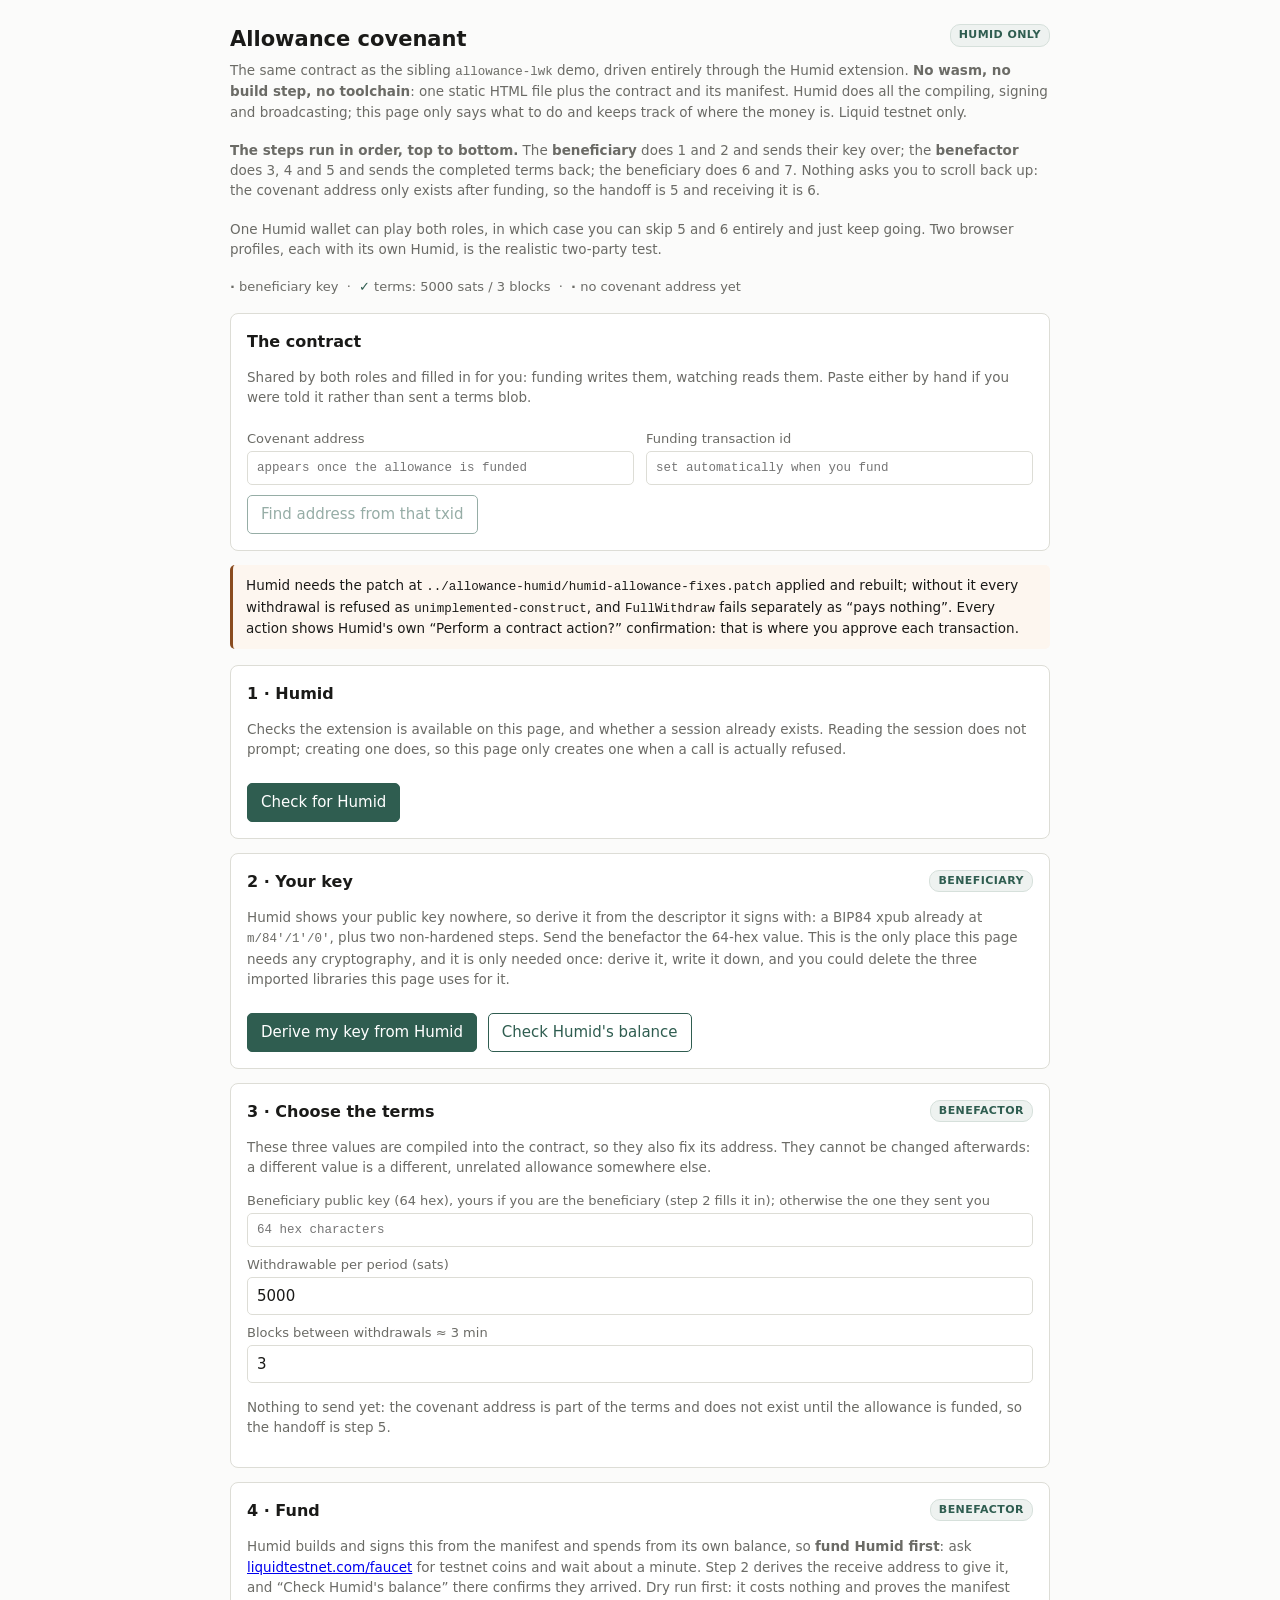
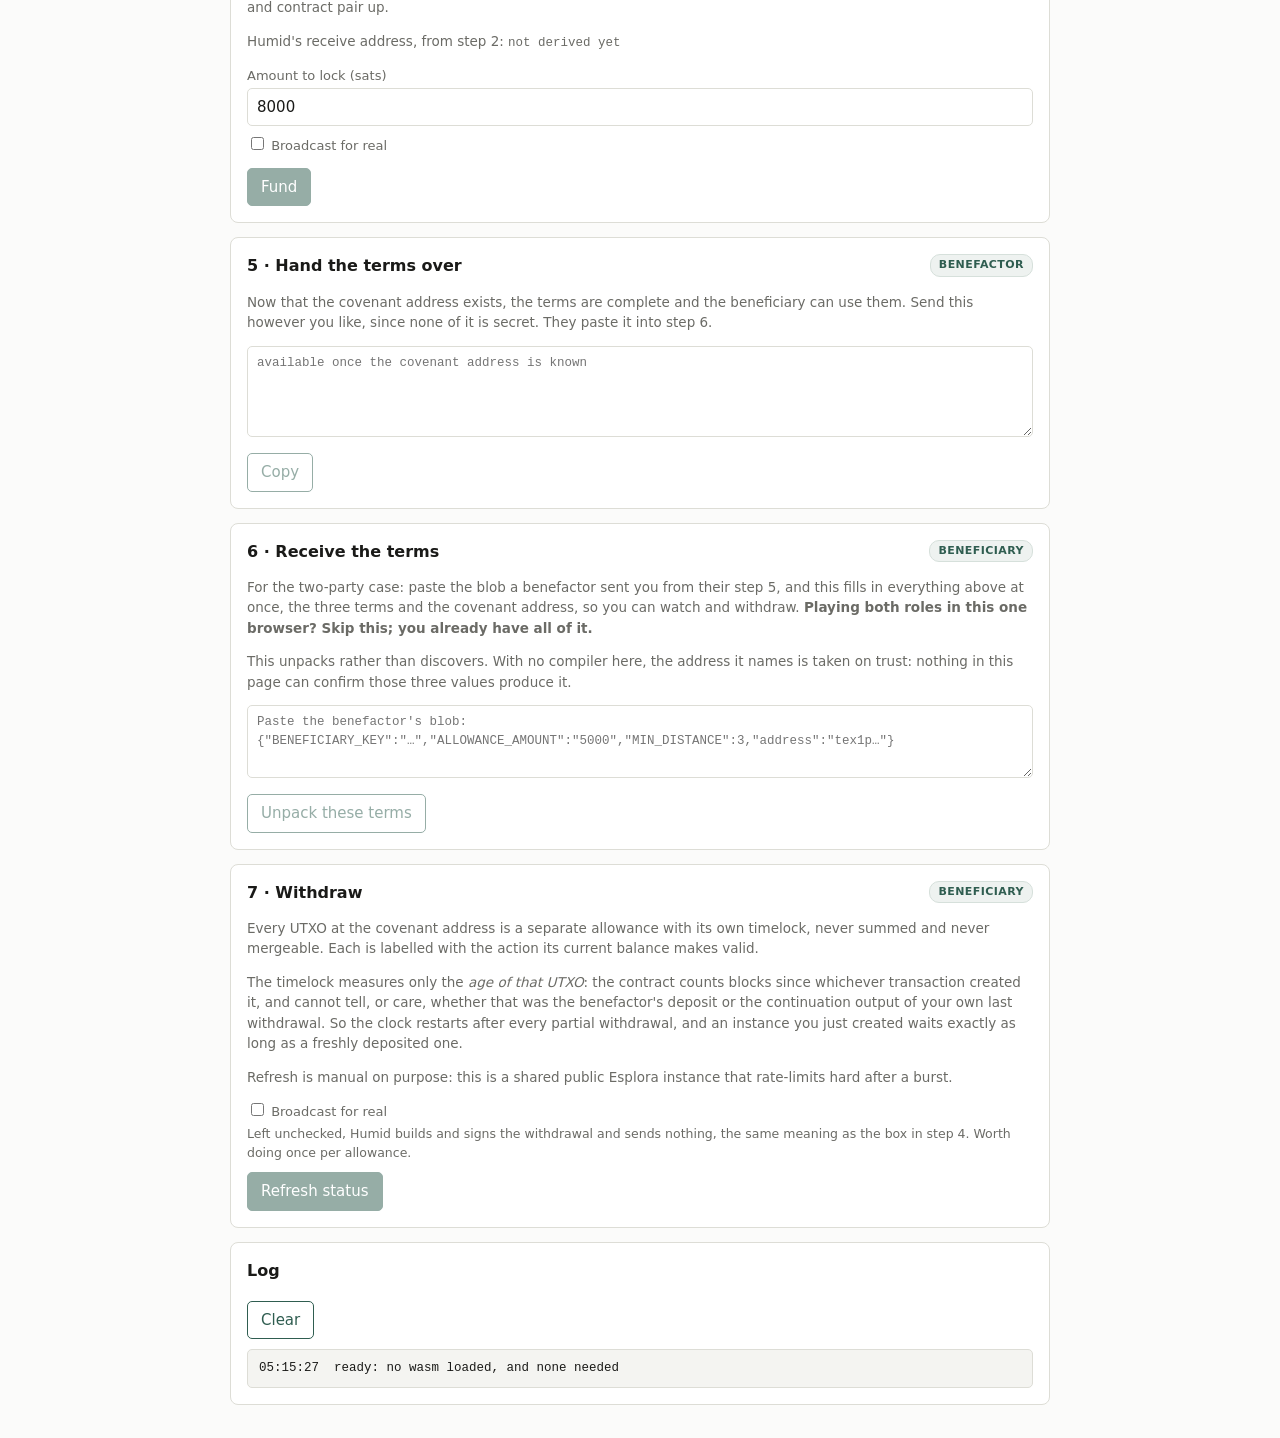
==== commit 1e2ac015: "Webdev improvements, correctly handle Humid install process" ====
--- a/allowance-web/examples/allowance-humid-only/index.html
+++ b/allowance-web/examples/allowance-humid-only/index.html
@@ -263,7 +263,9 @@
    "password, and try again. Humid re-locks itself after a while, so expect this " +
    "occasionally rather than once."],
   [/window\.humid is missing/i,
-   "Check the extension is enabled at chrome://extensions, that this page is served over " +
+   "If you loaded, enabled or reloaded Humid after opening this page, reload the page: " +
+   "the browser adds the extension only to pages loaded after it. Otherwise, check the " +
+   "extension is enabled at chrome://extensions, that this page is served over " +
    "http:// rather than opened as a file://, and that you are in the Chromium profile " +
    "Humid is installed in."],
   [/unimplemented-construct|relative timelock/i,
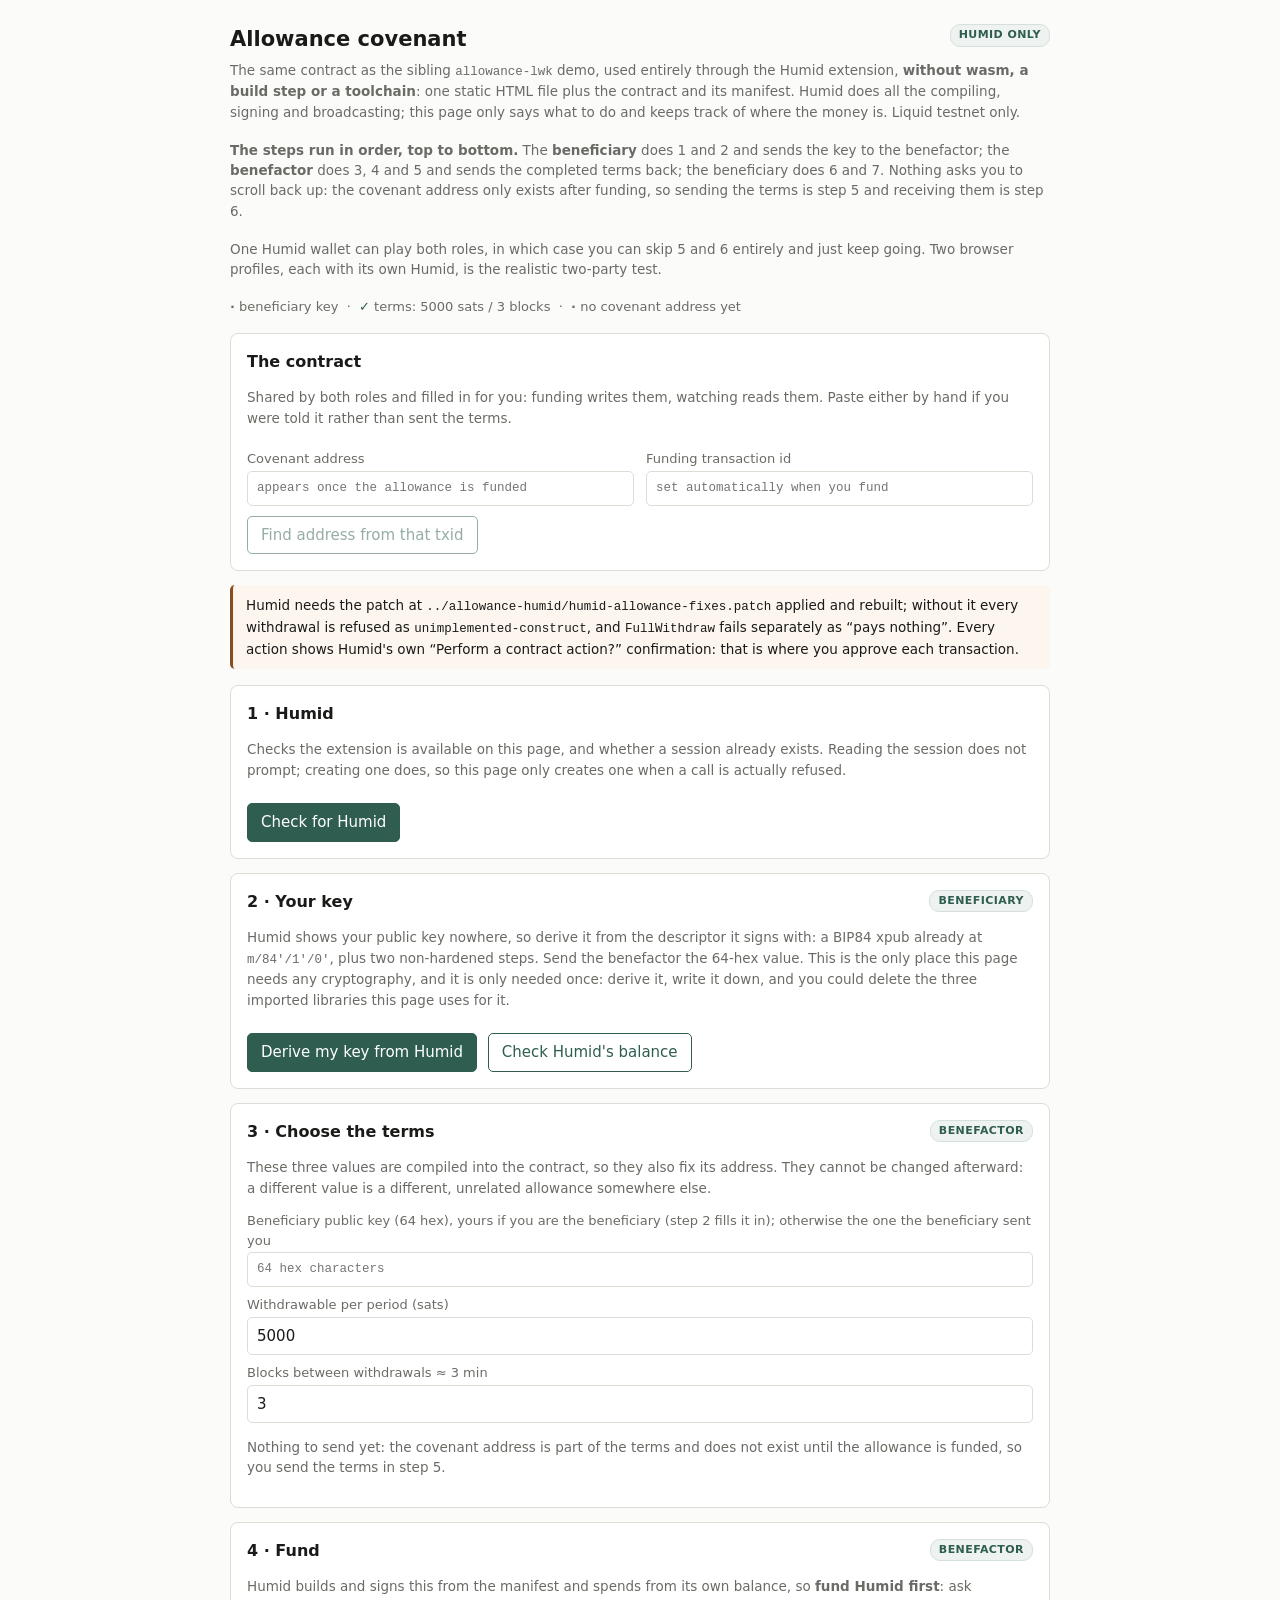
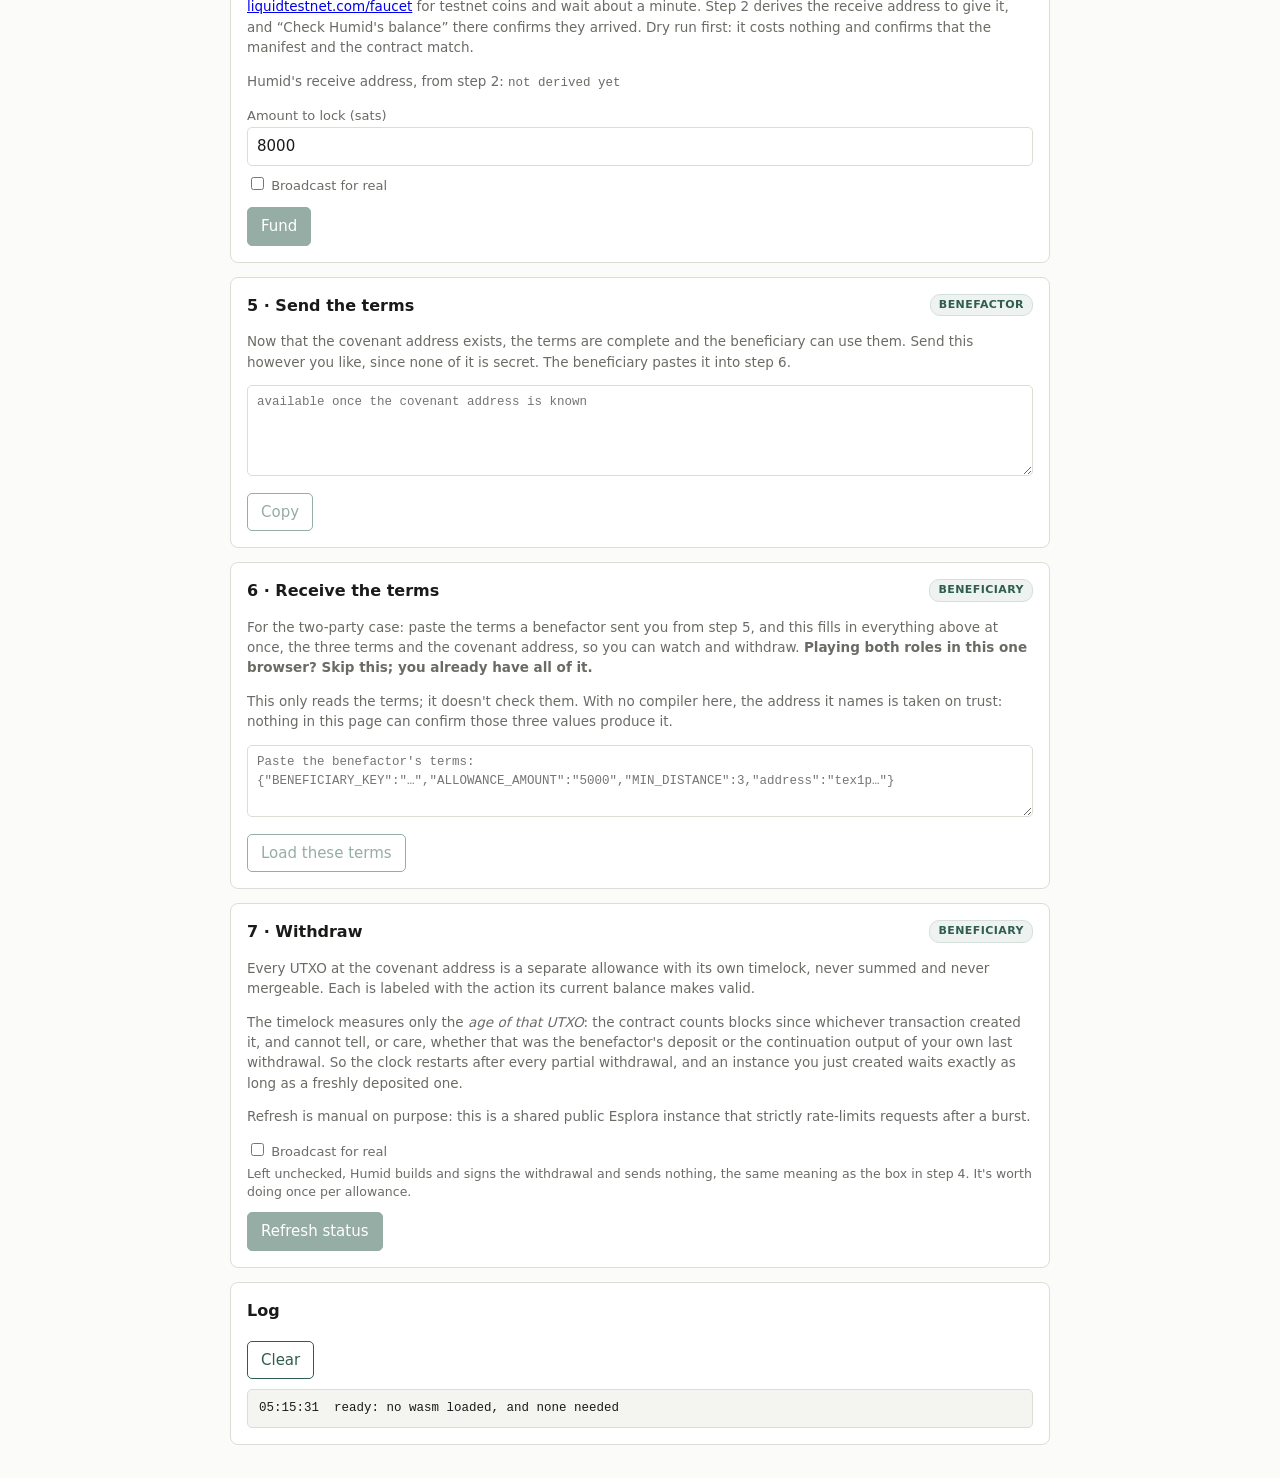
==== commit ec7298e6: "Broad tutorial content revisions" ====
--- a/allowance-web/examples/allowance-humid-only/index.html
+++ b/allowance-web/examples/allowance-humid-only/index.html
@@ -67,17 +67,17 @@
 <main>
 
 <h1>Allowance covenant <span class="tag">Humid only</span></h1>
-<p class="sub">The same contract as the sibling <code>allowance-lwk</code> demo, driven
-entirely through the Humid extension. <strong>No wasm, no build step, no toolchain</strong>:
+<p class="sub">The same contract as the sibling <code>allowance-lwk</code> demo, used
+entirely through the Humid extension, <strong>without wasm, a build step or a toolchain</strong>:
 one static HTML file plus the contract and its manifest. Humid does all the compiling,
 signing and broadcasting; this page only says what to do and keeps track of where the money
 is. Liquid testnet only.</p>
 
 <p class="sub"><strong>The steps run in order, top to bottom.</strong> The
-<b>beneficiary</b> does 1 and 2 and sends their key over; the <b>benefactor</b> does 3, 4
+<b>beneficiary</b> does 1 and 2 and sends the key to the benefactor; the <b>benefactor</b> does 3, 4
 and 5 and sends the completed terms back; the beneficiary does 6 and 7. Nothing asks you
-to scroll back up: the covenant address only exists after funding, so the handoff is 5
-and receiving it is 6.</p>
+to scroll back up: the covenant address only exists after funding, so sending the terms
+is step 5 and receiving them is step 6.</p>
 <p class="sub">One Humid wallet can play both roles, in which case you can skip 5 and 6
 entirely and just keep going. Two browser profiles, each with its own Humid, is the
 realistic two-party test.</p>
@@ -87,7 +87,7 @@
 <section>
   <h2>The contract</h2>
   <p class="note">Shared by both roles and filled in for you: funding writes them, watching
-  reads them. Paste either by hand if you were told it rather than sent a terms blob.</p>
+  reads them. Paste either by hand if you were told it rather than sent the terms.</p>
   <div class="row2">
     <div>
       <label for="address">Covenant address</label>
@@ -134,17 +134,17 @@
   <h2>3 &middot; Choose the terms<span class="tag">benefactor</span></h2>
   <div>
     <p class="note">These three values are compiled into the contract, so they also fix its
-    address. They cannot be changed afterwards: a different value is a different, unrelated
+    address. They cannot be changed afterward: a different value is a different, unrelated
     allowance somewhere else.</p>
     <label for="benkey">Beneficiary public key (64 hex), yours if you are the
-    beneficiary (step 2 fills it in); otherwise the one they sent you</label>
+    beneficiary (step 2 fills it in); otherwise the one the beneficiary sent you</label>
     <input type="text" id="benkey" placeholder="64 hex characters">
     <label for="allowance">Withdrawable per period (sats)</label>
     <input type="number" id="allowance" value="5000" min="1">
     <label for="mindist">Blocks between withdrawals <span id="mindist-hint"></span></label>
     <input type="number" id="mindist" value="3" min="1" max="65535">
     <p class="note">Nothing to send yet: the covenant address is part of the terms and does
-    not exist until the allowance is funded, so the handoff is step 5.</p>
+    not exist until the allowance is funded, so you send the terms in step 5.</p>
   </div>
 </section>
 
@@ -155,7 +155,7 @@
   <a href="https://liquidtestnet.com/faucet" target="_blank" rel="noopener">liquidtestnet.com/faucet</a>
   for testnet coins and wait about a minute. Step 2 derives the receive address to give it,
   and &ldquo;Check Humid's balance&rdquo; there confirms they arrived. Dry run first: it costs
-  nothing and proves the manifest and contract pair up.</p>
+  nothing and confirms that the manifest and the contract match.</p>
   <p class="note">Humid's receive address, from step 2:
   <code id="receive">not derived yet</code></p>
   <label for="amount">Amount to lock (sats)</label>
@@ -166,9 +166,9 @@
 </section>
 
 <section>
-  <h2>5 &middot; Hand the terms over<span class="tag">benefactor</span></h2>
+  <h2>5 &middot; Send the terms<span class="tag">benefactor</span></h2>
   <p class="note">Now that the covenant address exists, the terms are complete and the
-  beneficiary can use them. Send this however you like, since none of it is secret. They paste it
+  beneficiary can use them. Send this however you like, since none of it is secret. The beneficiary pastes it
   into step 6.</p>
   <textarea id="termsout" rows="4" readonly placeholder="available once the covenant address is known"></textarea>
   <button id="copyterms" class="sec">Copy</button>
@@ -177,21 +177,21 @@
 
 <section>
   <h2>6 &middot; Receive the terms<span class="tag">beneficiary</span></h2>
-  <p class="note">For the two-party case: paste the blob a benefactor sent you from their
+  <p class="note">For the two-party case: paste the terms a benefactor sent you from
   step 5, and this fills in everything above at once, the three terms and the covenant
   address, so you can watch and withdraw. <strong>Playing both roles in this one browser?
   Skip this; you already have all of it.</strong></p>
-  <p class="note">This unpacks rather than discovers. With no compiler here, the address it
+  <p class="note">This only reads the terms; it doesn't check them. With no compiler here, the address it
   names is taken on trust: nothing in this page can confirm those three values produce it.</p>
-  <textarea id="termsin" rows="3" placeholder='Paste the benefactor&apos;s blob: {"BENEFICIARY_KEY":"…","ALLOWANCE_AMOUNT":"5000","MIN_DISTANCE":3,"address":"tex1p…"}'></textarea>
-  <button id="loadterms" class="sec">Unpack these terms</button>
+  <textarea id="termsin" rows="3" placeholder='Paste the benefactor&apos;s terms: {"BENEFICIARY_KEY":"…","ALLOWANCE_AMOUNT":"5000","MIN_DISTANCE":3,"address":"tex1p…"}'></textarea>
+  <button id="loadterms" class="sec">Load these terms</button>
   <div class="out" id="out-termsin"></div>
 </section>
 
 <section>
   <h2>7 &middot; Withdraw<span class="tag">beneficiary</span></h2>
   <p class="note">Every UTXO at the covenant address is a separate allowance with its own
-  timelock, never summed and never mergeable. Each is labelled with the action its current
+  timelock, never summed and never mergeable. Each is labeled with the action its current
   balance makes valid.</p>
   <p class="note">The timelock measures only the <em>age of that UTXO</em>: the contract
   counts blocks since whichever transaction created it, and cannot tell, or care,
@@ -199,10 +199,10 @@
   withdrawal. So the clock restarts after every partial withdrawal, and an instance you
   just created waits exactly as long as a freshly deposited one.</p>
   <p class="note">Refresh is manual on purpose: this is a shared public Esplora instance
-  that rate-limits hard after a burst.</p>
+  that strictly rate-limits requests after a burst.</p>
   <label><input type="checkbox" id="wd-broadcast"> Broadcast for real</label>
   <span class="hint-inline">Left unchecked, Humid builds and signs the withdrawal and sends
-  nothing, the same meaning as the box in step 4. Worth doing once per allowance.</span>
+  nothing, the same meaning as the box in step 4. It's worth doing once per allowance.</span>
   <button id="refresh">Refresh status</button>
   <div class="out" id="out-status"></div>
   <div class="wrap"><table id="rows" hidden>
@@ -390,7 +390,7 @@
   $("loadterms").disabled = !pasted;
   $("loadterms").title = pasted
     ? ""
-    : "Nothing pasted. This unpacks a terms blob from a benefactor, and is unnecessary if you " +
+    : "Nothing pasted. This loads the terms a benefactor sends, and is unnecessary if you " +
       "are both parties in this browser.";
   $("findaddr").disabled = !txid;
   $("findaddr").title = txid ? "" : "No funding transaction id yet.";
@@ -474,14 +474,14 @@
     const addr = $("address").value.trim();
     if (!addr) {
       show("out-termsin",
-        "Unpacked, but these terms carry no covenant address, so there is nothing to " +
+        "Loaded, but these terms carry no covenant address, so there is nothing to " +
         "watch yet. The benefactor has to fund the allowance first and then re-send the " +
-        "terms from their step 5.", "err");
+        "terms from step 5.", "err");
       return;
     }
 
     show("out-termsin",
-      "Unpacked:\n" +
+      "Loaded:\n" +
       "  allowance: " + $("allowance").value + " sats every " + $("mindist").value + " blocks\n" +
       "  address:   " + addr + "\n\n" +
       "Loading the instances at that address now. (The address is taken on trust: with no " +
@@ -595,9 +595,9 @@
 }
 
 // ---- finding the covenant address from the chain --------------------------
-// With no compiler here the address has to be recognised in the funding transaction.
+// With no compiler here the address has to be recognized in the funding transaction.
 //
-// Never identify it by position. Confidential transactions deliberately randomise output
+// Never identify it by position. Confidential transactions deliberately randomize output
 // order, so "output 0 is the covenant" is wrong by design rather than merely fragile,
 // and this page did not build the transaction, Humid did. Identify it by shape instead: the
 // covenant is pay-to-taproot, while Humid's own change is BIP84 P2WPKH. If that is
@@ -629,7 +629,7 @@
   const addr = covenantAddressFrom(await res.json(), $("amount").value.trim());
   if (!addr) {
     throw new Error(
-      "Could not tell which output is the covenant. Output order is randomised, so this " +
+      "Could not tell which output is the covenant. Output order is randomized, so this " +
       "page identifies it by shape (pay-to-taproot) and then by amount. If neither is " +
       "decisive it will not guess. Paste the covenant address into the box at the top of " +
       "the page by hand, or " +
@@ -725,7 +725,7 @@
     const bcast = $("broadcast").checked;
     if (!(Number(amount) > 0)) throw new Error("Enter an amount above zero.");
 
-    show("out-fund", "Handing Fund to Humid. Confirm it in the extension…");
+    show("out-fund", "Passing Fund to Humid. Confirm it in the extension…");
     const r = await act("Fund", {
       params: { ...t, MIN_DISTANCE: String(t.MIN_DISTANCE), amount_sat: amount },
       broadcast: bcast,
@@ -747,7 +747,7 @@
 
       if (local) {
         $("address").value = local; save();
-        note = "\n\ncovenant address, read straight out of the transaction:\n" + local +
+        note = "\n\ncovenant address, read from the transaction:\n" + local +
                "\n\nYou can send the terms to the beneficiary now. Instances will not appear " +
                "below until Esplora indexes the transaction, usually within a minute.";
         log("covenant address from transactionHex", local);
@@ -921,11 +921,11 @@
     `Humid builds and signs this from the manifest and pays the withdrawal into your own ` +
     `Humid wallet (as its change), then shows its own confirmation with the real amounts.` +
     (dry ? `\n\nDRY RUN: broadcast:false, so nothing will be sent.` : "") + extra);
-  if (!ok) { show("out-claim", "Cancelled. Nothing was sent to Humid."); return; }
+  if (!ok) { show("out-claim", "Canceled. Nothing was sent to Humid."); return; }
 
   claiming = true;
   render();        // repaint with every button disabled, not just this one
-  show("out-claim", `Handing ${r.action} to Humid. Confirm it in the extension…`);
+  show("out-claim", `Passing ${r.action} to Humid. Confirm it in the extension…`);
   try {
     const t = terms();
     const res = await act(r.action, {
@@ -952,7 +952,7 @@
       (sent && r.action === "PartialWithdraw"
         ? "\n\nThe remainder went back to the same covenant address as a new instance. It " +
           "will show above once this transaction confirms, starting its timelock again from " +
-          "that block: the contract measures the new UTXO's age, not yours."
+          "that block: the contract measures the new UTXO's age, not the original deposit's."
         : sent
         ? "\n\nThat was the whole remaining balance, so this allowance is closed."
         : "") +
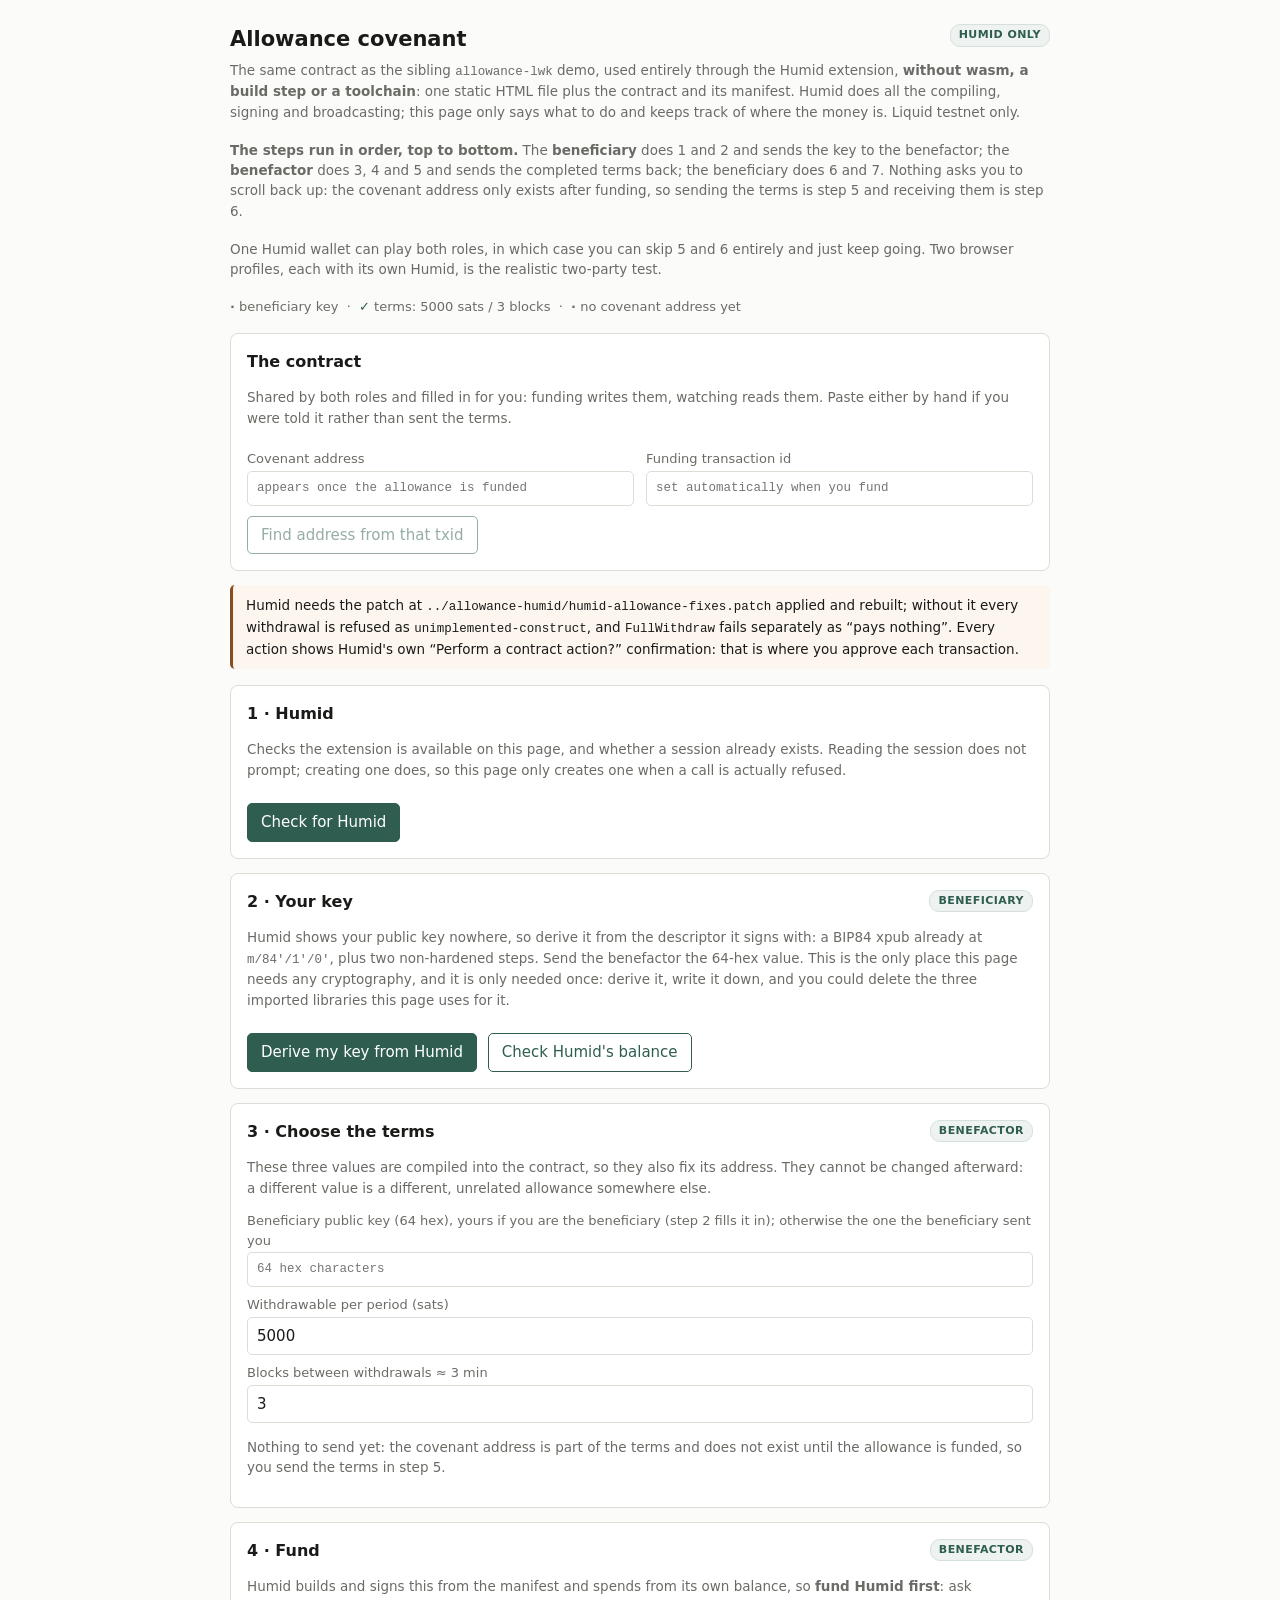
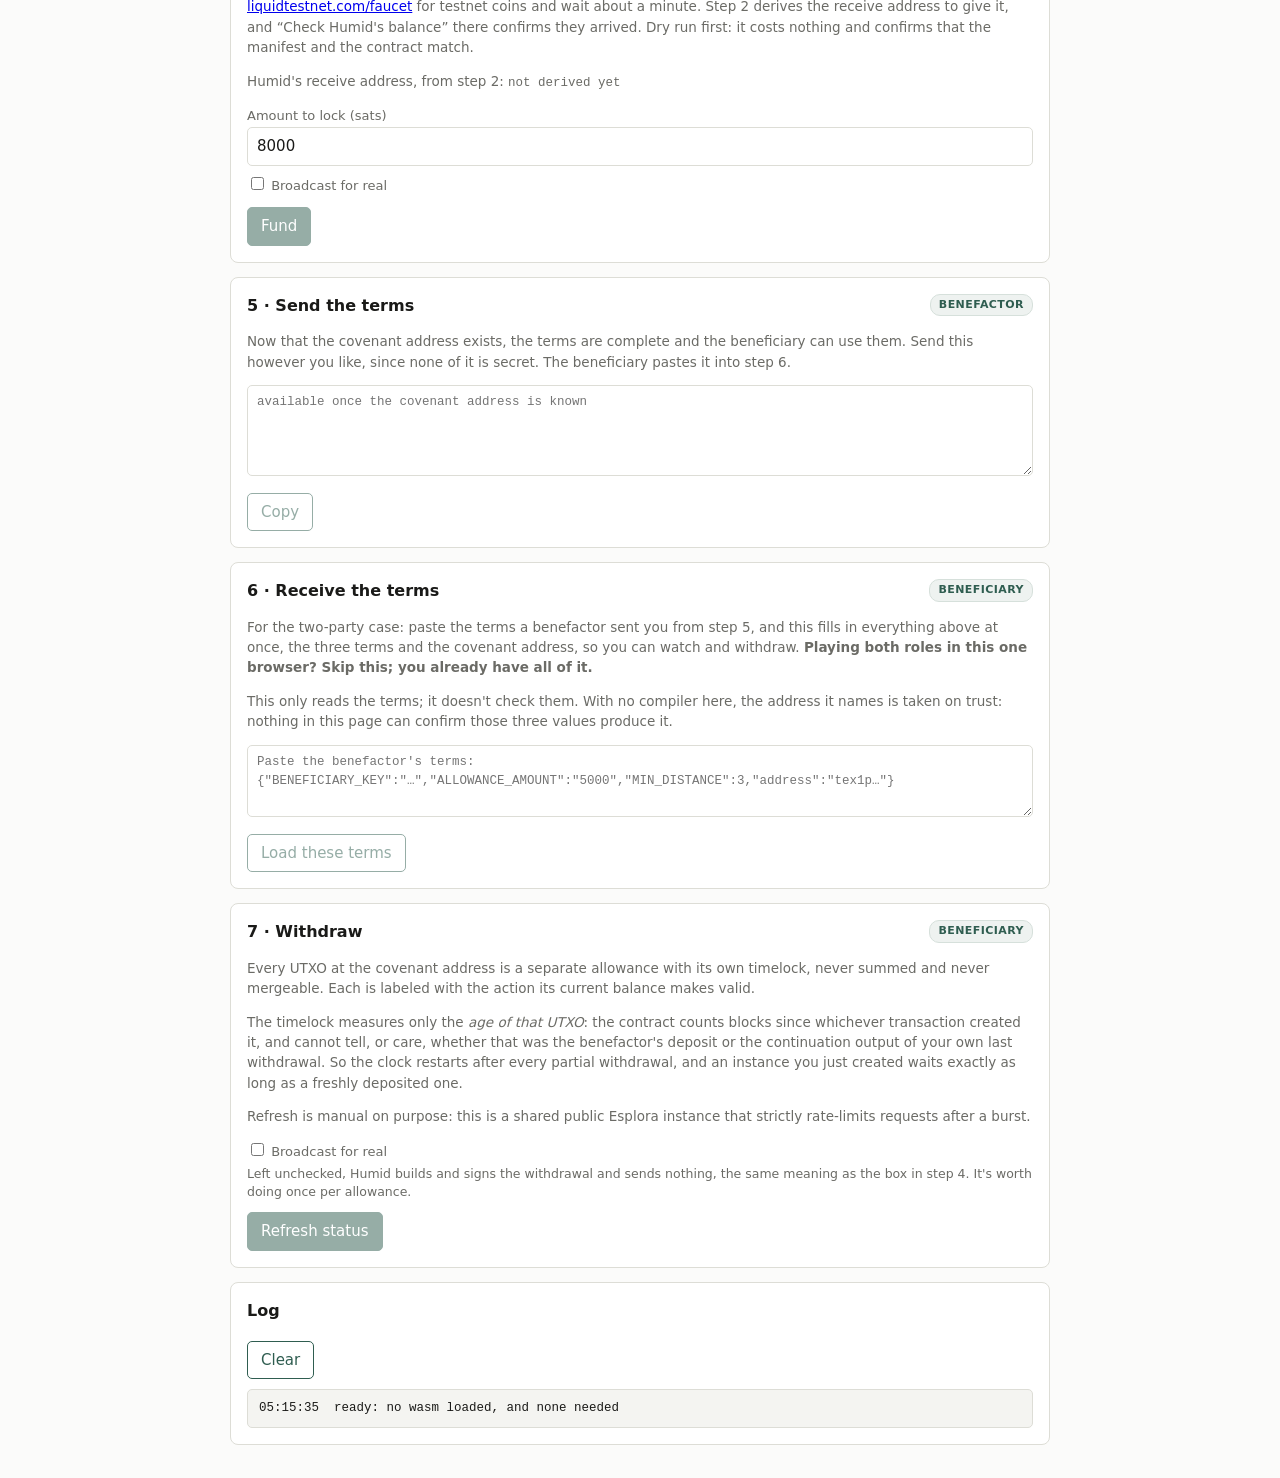
==== commit 4b497c3f: "Update to use Esplora only, not Waterfalls" ====
--- a/allowance-web/examples/allowance-humid-only/index.html
+++ b/allowance-web/examples/allowance-humid-only/index.html
@@ -331,8 +331,12 @@
   } catch (e) {
     if (!unauthorized(e)) throw e;
     log("no usable session, asking Humid to connect");
+    // Request every method this page uses: Humid authorizes a session for exactly the
+    // methods it was created with, so a narrower session would need a second prompt.
     const s = await ask("wallet_createSession", {
-      requiredScopes: { [SCOPE]: { methods: [method], notifications: [] } },
+      requiredScopes: { [SCOPE]: {
+        methods: ["getBalance", "getWalletDescriptor", "processConfidentialTransaction"],
+        notifications: [] } },
     });
     sessionId = (s && s.sessionId) || sessionId;
     return call();
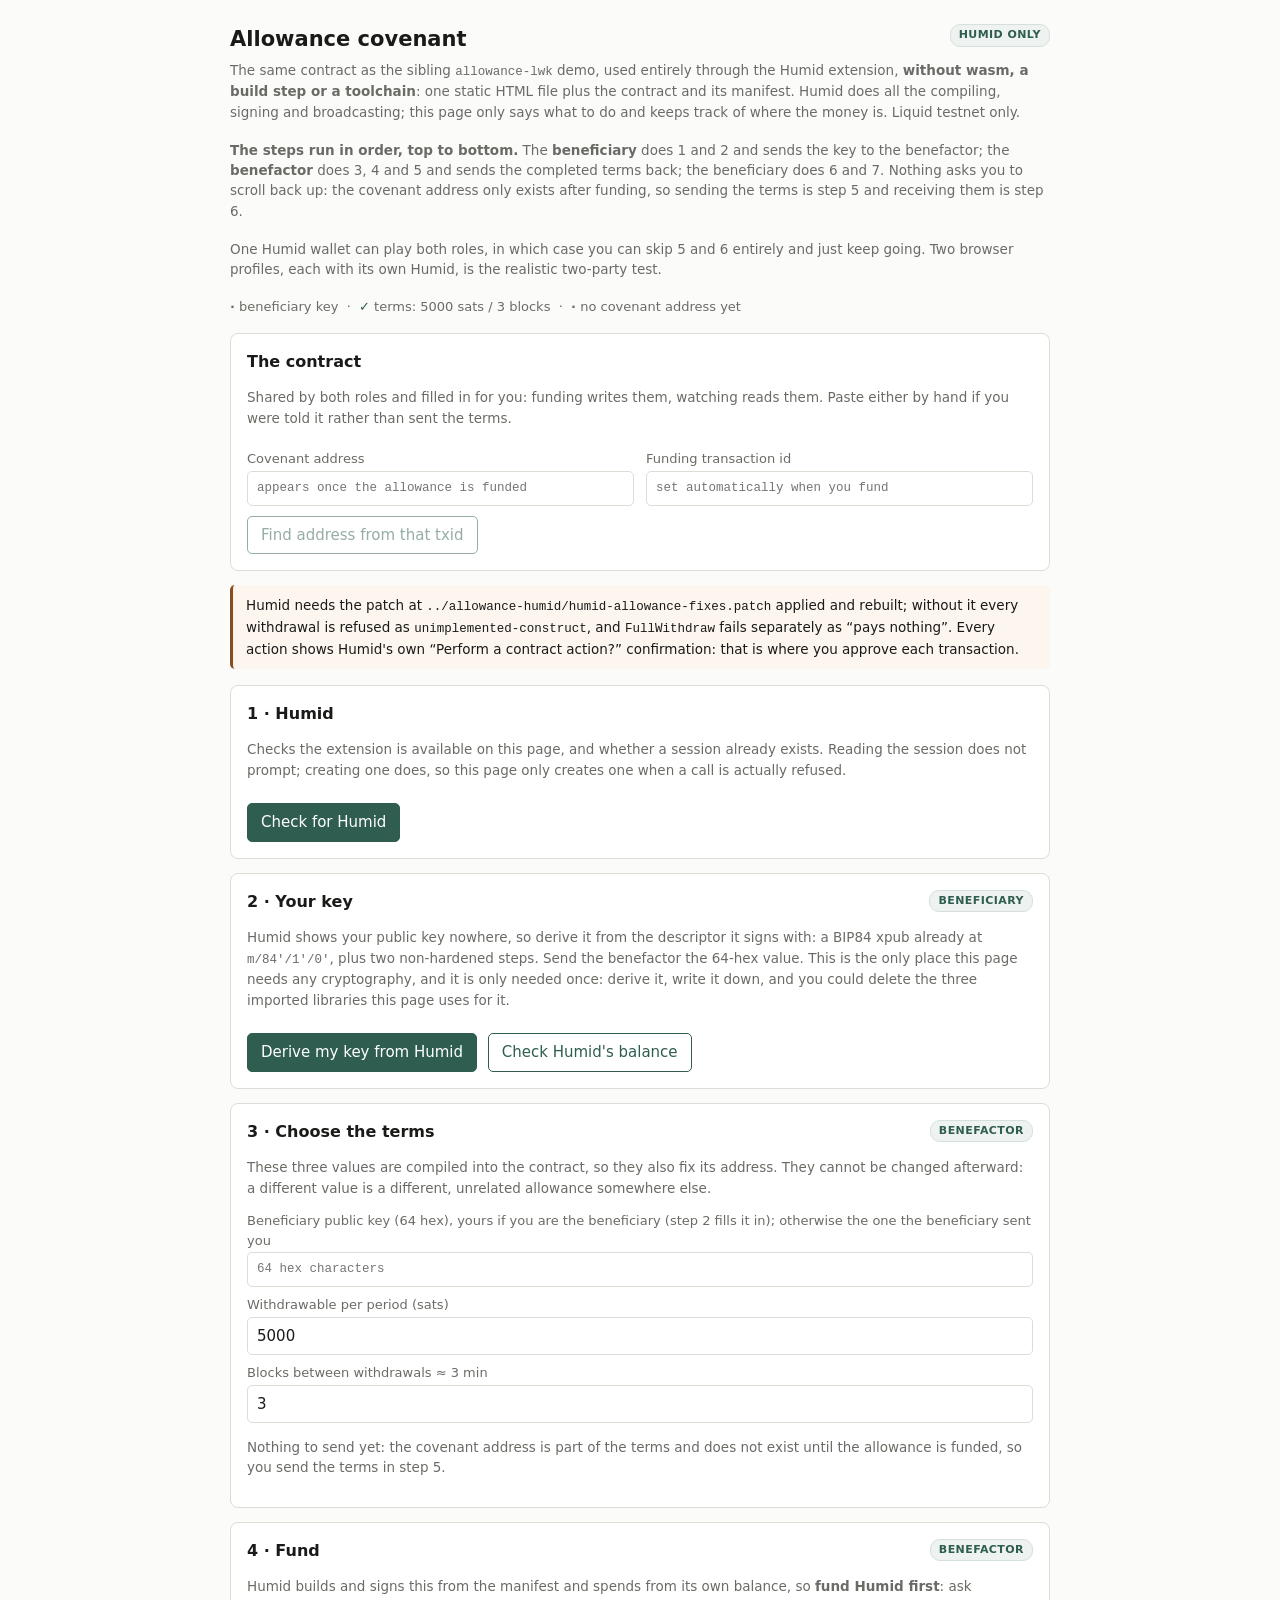
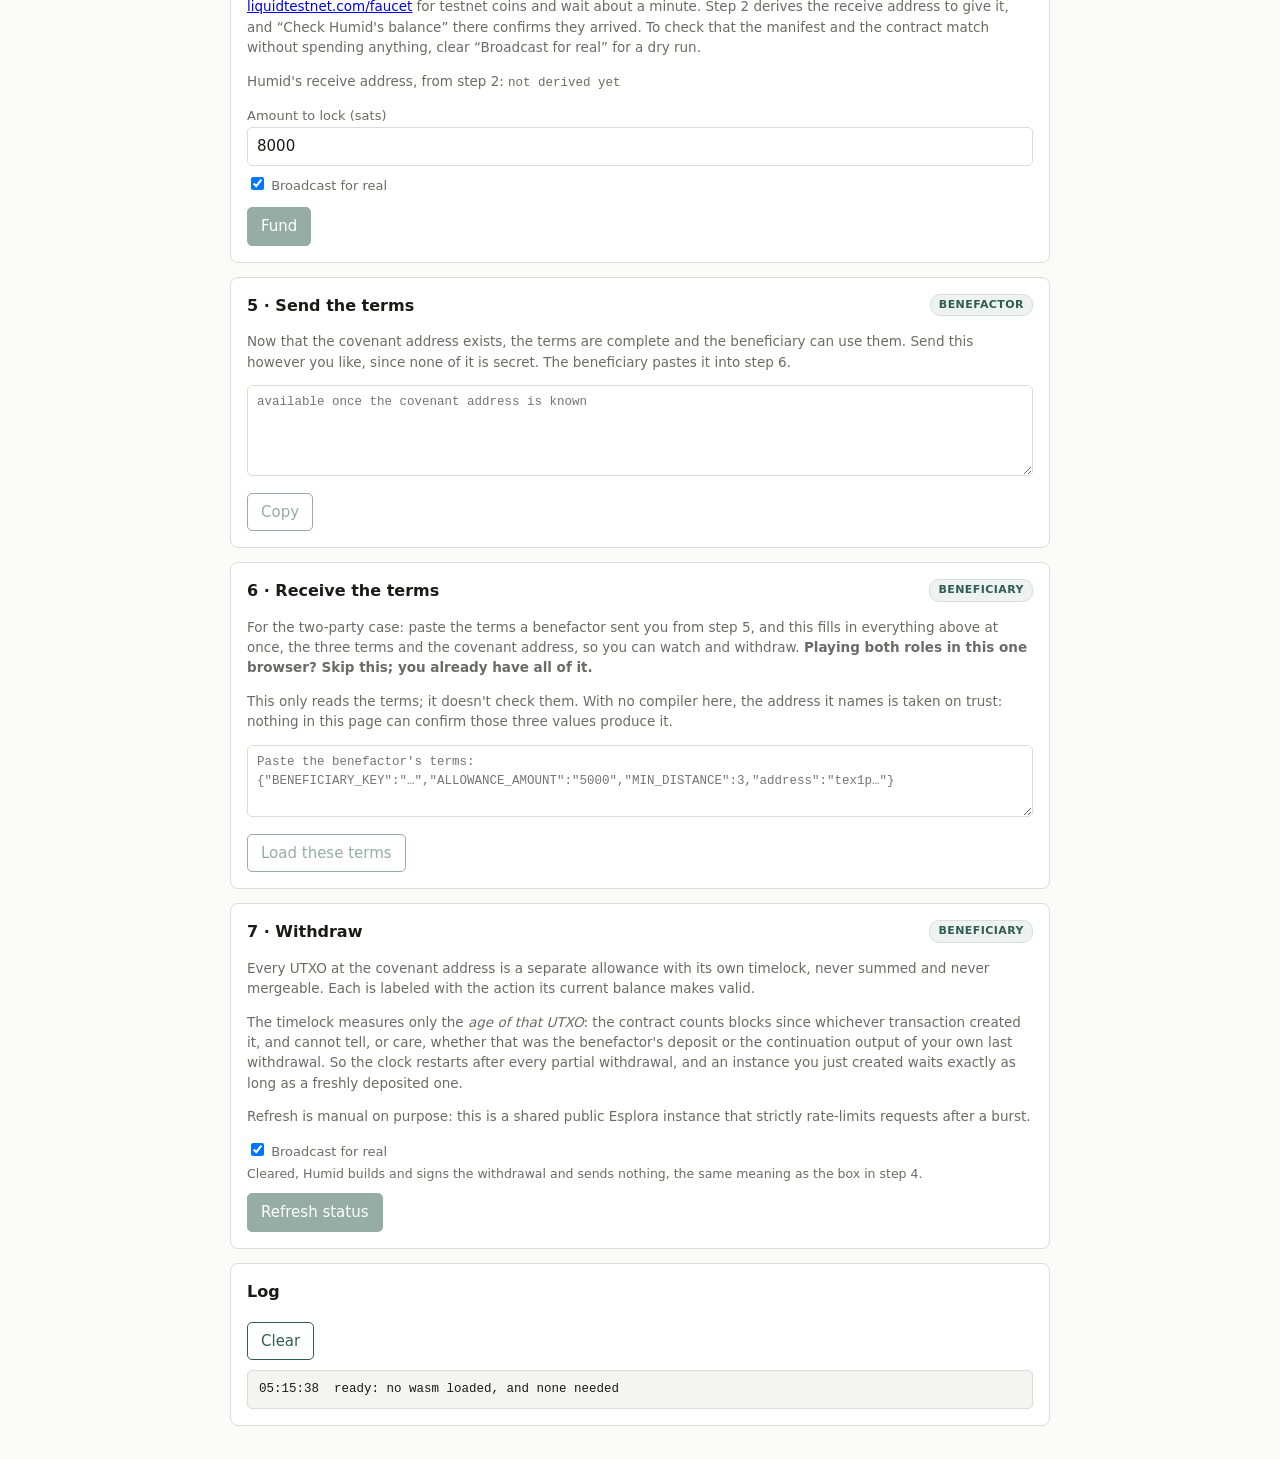
==== commit cec048c9: "New round of allowance fixes and enhancements" ====
--- a/allowance-web/examples/allowance-humid-only/index.html
+++ b/allowance-web/examples/allowance-humid-only/index.html
@@ -154,13 +154,14 @@
   balance, so <strong>fund Humid first</strong>: ask
   <a href="https://liquidtestnet.com/faucet" target="_blank" rel="noopener">liquidtestnet.com/faucet</a>
   for testnet coins and wait about a minute. Step 2 derives the receive address to give it,
-  and &ldquo;Check Humid's balance&rdquo; there confirms they arrived. Dry run first: it costs
-  nothing and confirms that the manifest and the contract match.</p>
+  and &ldquo;Check Humid's balance&rdquo; there confirms they arrived. To check that the
+  manifest and the contract match without spending anything, clear &ldquo;Broadcast for
+  real&rdquo; for a dry run.</p>
   <p class="note">Humid's receive address, from step 2:
   <code id="receive">not derived yet</code></p>
   <label for="amount">Amount to lock (sats)</label>
   <input type="number" id="amount" value="8000" min="1">
-  <label><input type="checkbox" id="broadcast"> Broadcast for real</label>
+  <label><input type="checkbox" id="broadcast" checked> Broadcast for real</label>
   <button id="fund">Fund</button>
   <div class="out" id="out-fund"></div>
 </section>
@@ -200,9 +201,9 @@
   just created waits exactly as long as a freshly deposited one.</p>
   <p class="note">Refresh is manual on purpose: this is a shared public Esplora instance
   that strictly rate-limits requests after a burst.</p>
-  <label><input type="checkbox" id="wd-broadcast"> Broadcast for real</label>
-  <span class="hint-inline">Left unchecked, Humid builds and signs the withdrawal and sends
-  nothing, the same meaning as the box in step 4. It's worth doing once per allowance.</span>
+  <label><input type="checkbox" id="wd-broadcast" checked> Broadcast for real</label>
+  <span class="hint-inline">Cleared, Humid builds and signs the withdrawal and sends nothing,
+  the same meaning as the box in step 4.</span>
   <button id="refresh">Refresh status</button>
   <div class="out" id="out-status"></div>
   <div class="wrap"><table id="rows" hidden>
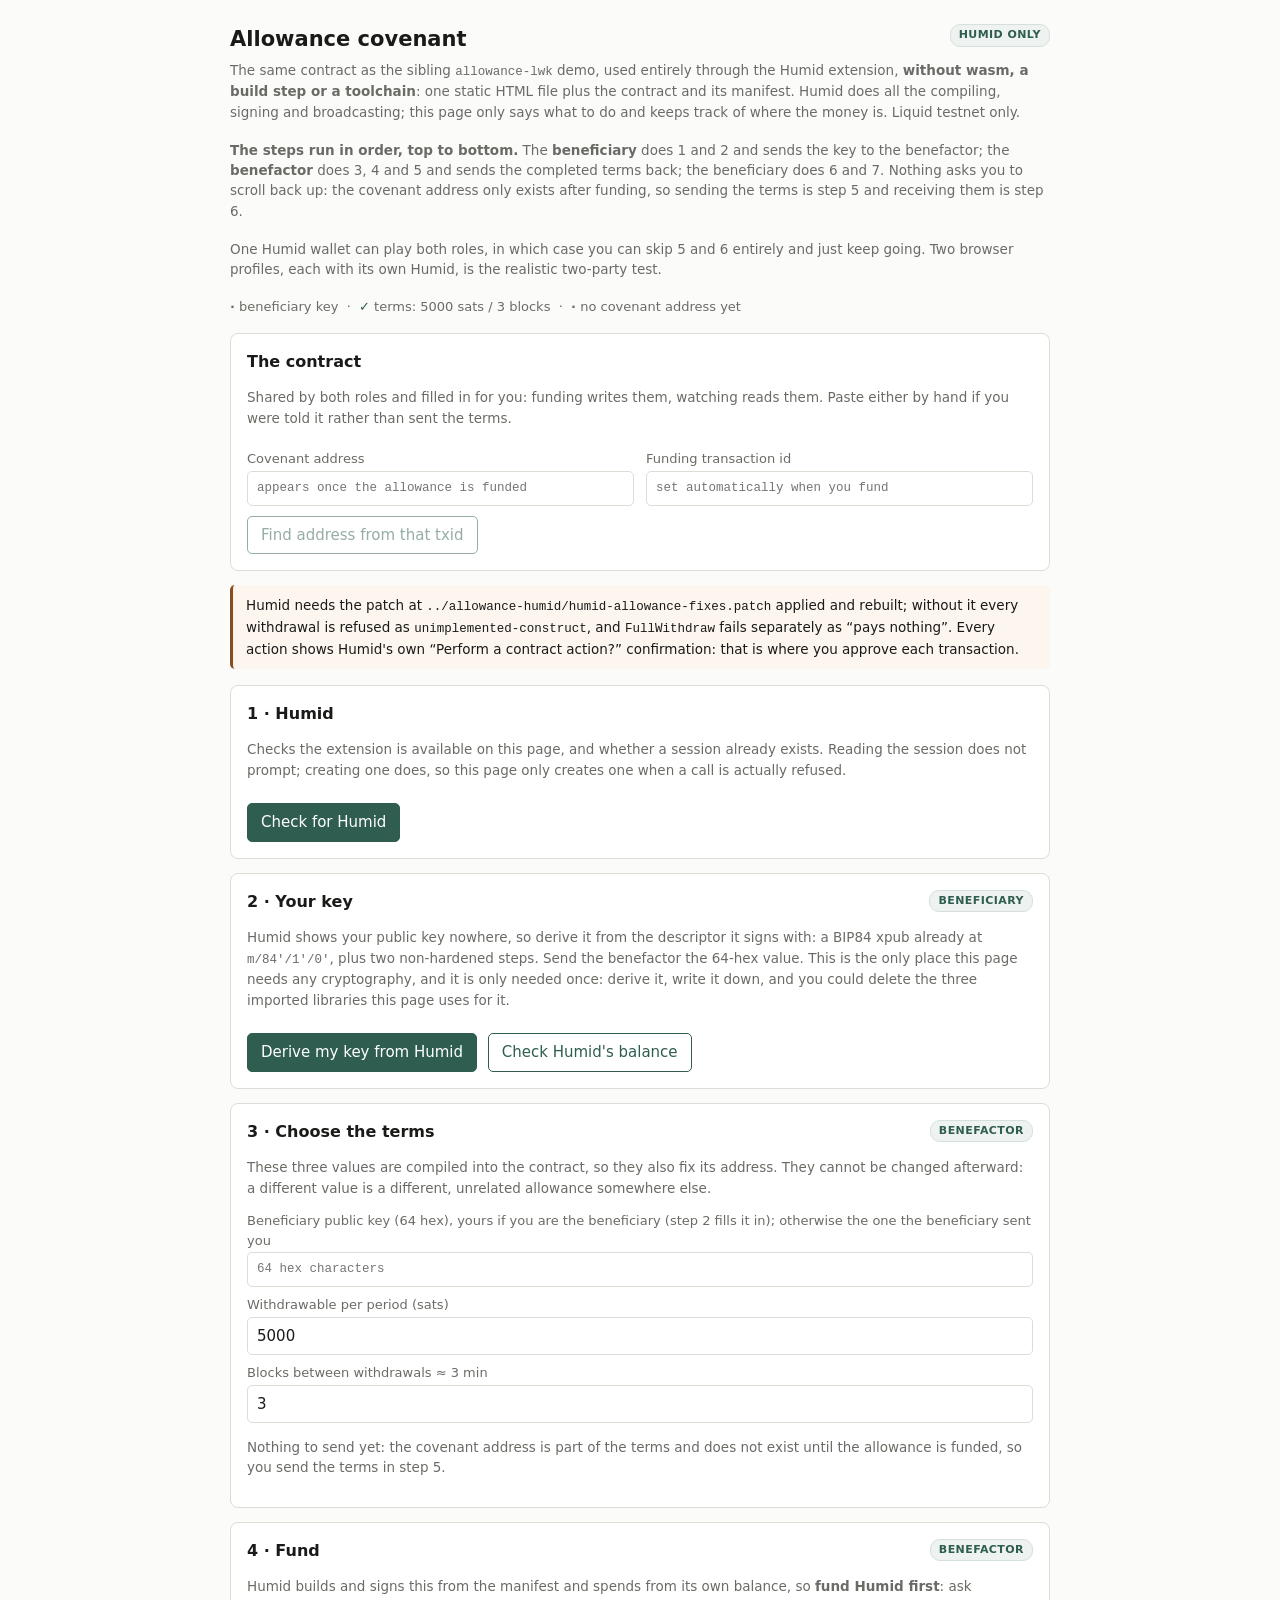
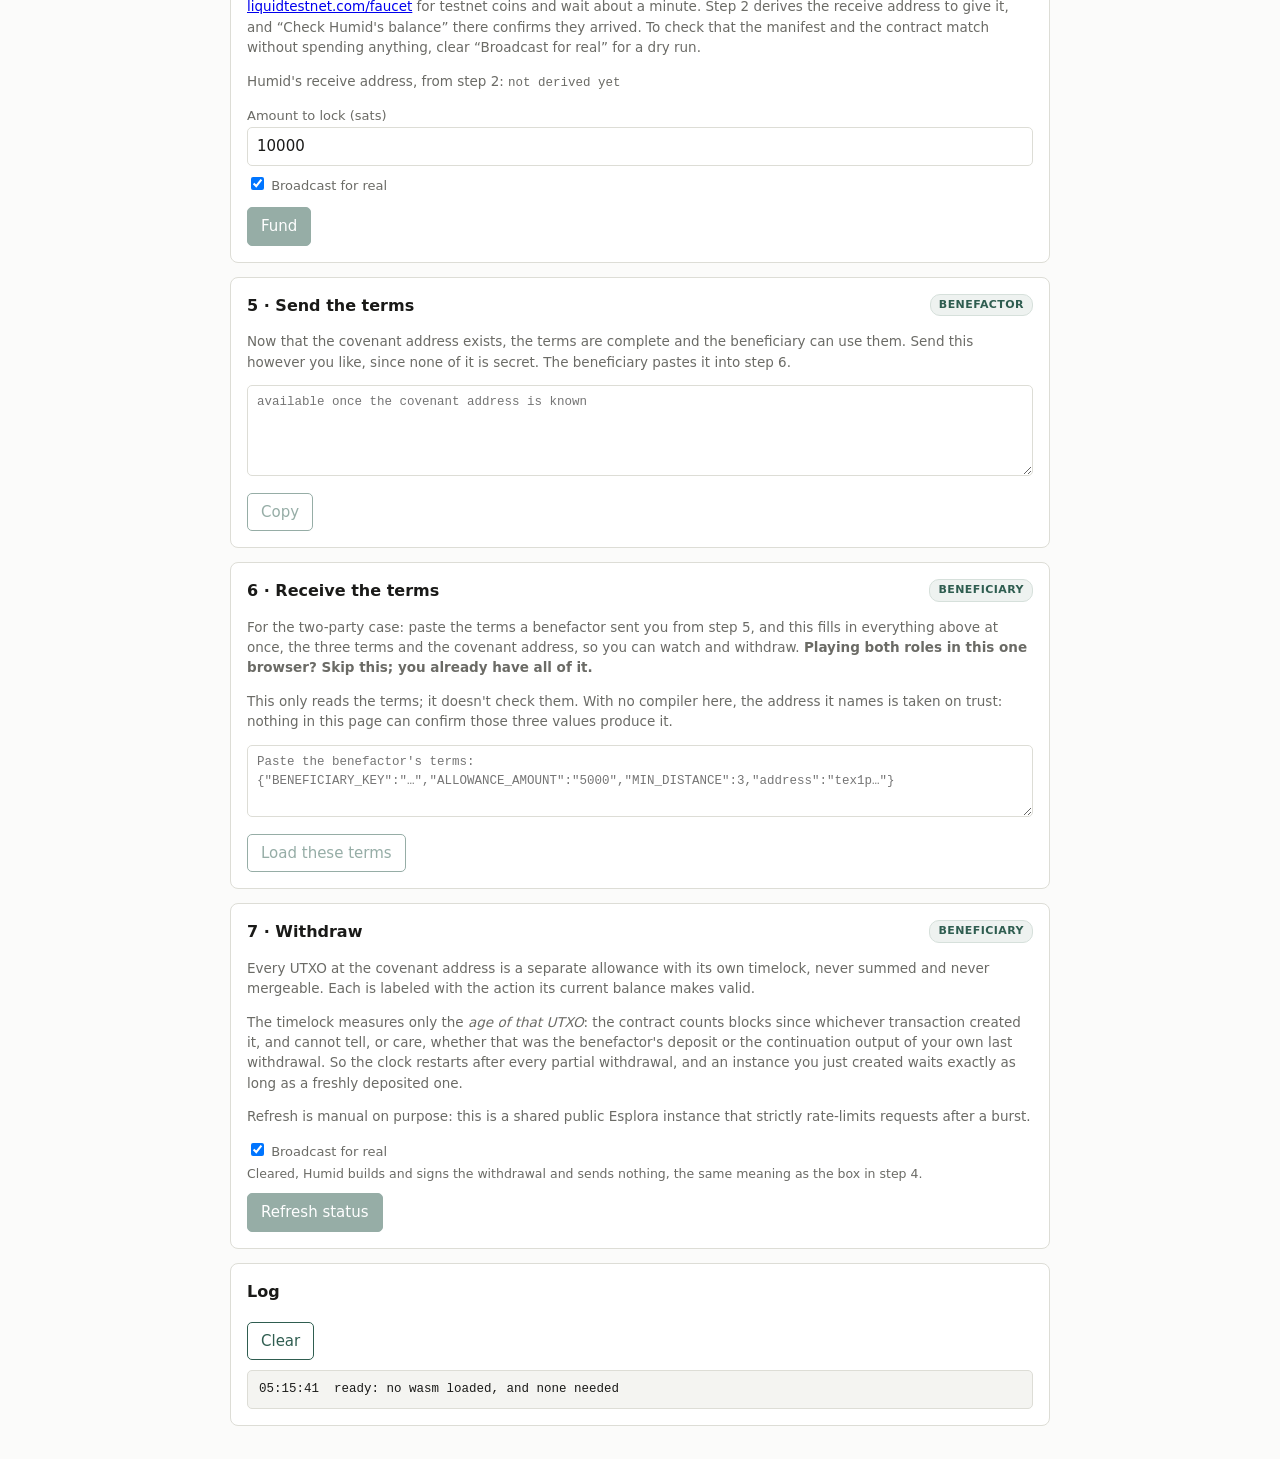
==== commit 5451ab0a: "Apply a new round of tutorial improvements" ====
--- a/allowance-web/examples/allowance-humid-only/index.html
+++ b/allowance-web/examples/allowance-humid-only/index.html
@@ -160,7 +160,7 @@
   <p class="note">Humid's receive address, from step 2:
   <code id="receive">not derived yet</code></p>
   <label for="amount">Amount to lock (sats)</label>
-  <input type="number" id="amount" value="8000" min="1">
+  <input type="number" id="amount" value="10000" min="1">
   <label><input type="checkbox" id="broadcast" checked> Broadcast for real</label>
   <button id="fund">Fund</button>
   <div class="out" id="out-fund"></div>
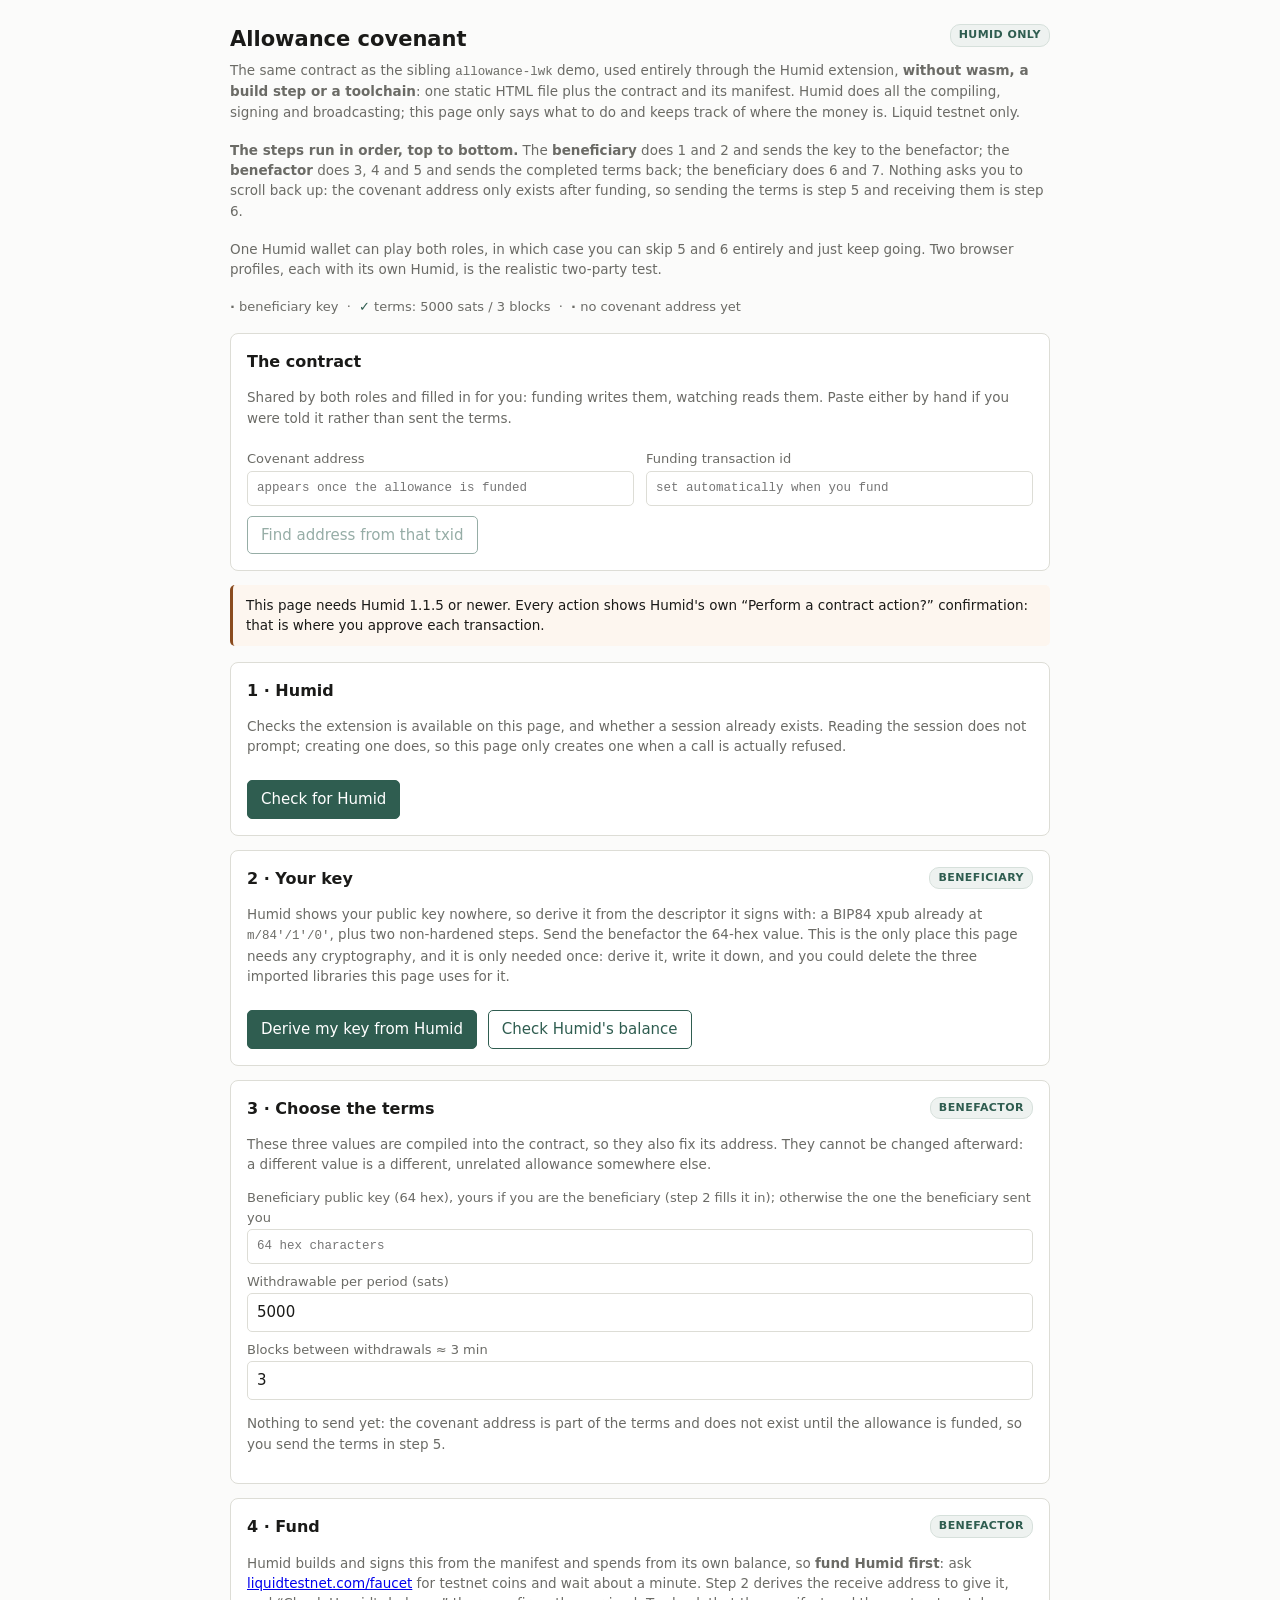
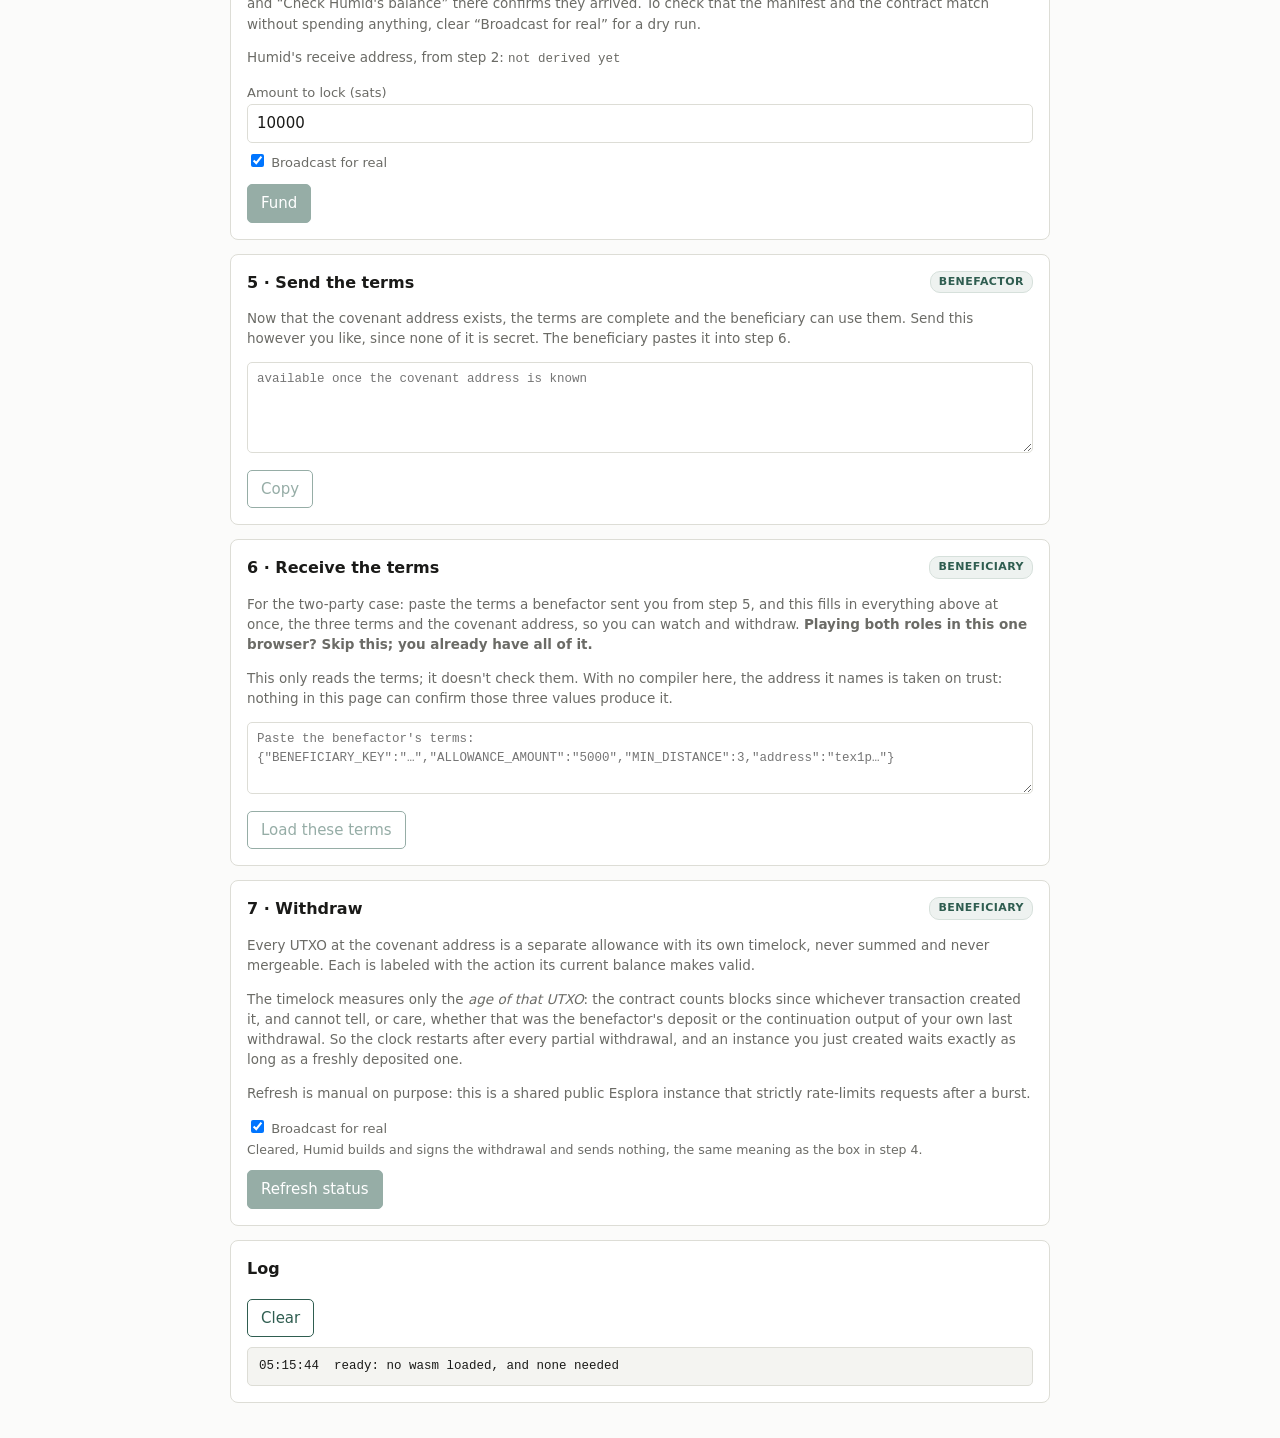
==== commit b4953291: "Use Humid 1.1.5 and no longer compile Humid" ====
--- a/allowance-web/examples/allowance-humid-only/index.html
+++ b/allowance-web/examples/allowance-humid-only/index.html
@@ -103,9 +103,7 @@
 </section>
 
 <div class="caution">
-Humid needs the patch at <code>../allowance-humid/humid-allowance-fixes.patch</code> applied
-and rebuilt; without it every withdrawal is refused as <code>unimplemented-construct</code>,
-and <code>FullWithdraw</code> fails separately as &ldquo;pays nothing&rdquo;. Every action shows Humid's own &ldquo;Perform a contract
+This page needs Humid 1.1.5 or newer. Every action shows Humid's own &ldquo;Perform a contract
 action?&rdquo; confirmation: that is where you approve each transaction.
 </div>
 
@@ -269,14 +267,16 @@
    "extension is enabled at chrome://extensions, that this page is served over " +
    "http:// rather than opened as a file://, and that you are in the Chromium profile " +
    "Humid is installed in."],
-  [/unimplemented-construct|relative timelock/i,
-   "This is the un-patched relative-timelock bug. Apply " +
-   "../allowance-humid/humid-allowance-fixes.patch to your Humid checkout, rebuild with " +
-   "bun run build, and reload the extension at chrome://extensions."],
-  [/pays nothing/i,
-   "This is the un-patched FullWithdraw bug. The same patch " +
-   "(../allowance-humid/humid-allowance-fixes.patch) fixes it; rebuild and reload the " +
-   "extension."],
+  [/would inherit that wait/i,
+   "Humid sets aside a fee based on its current fee estimate, and that's more than this " +
+   "withdrawal can spare from the instance: the allowance amount for a partial withdrawal, " +
+   "or the whole balance for a full one. Humid would need a coin of its own to make up the " +
+   "difference, and the contract allows only one input. Testnet fee estimates sometimes spike, " +
+   "so wait a while and try again. Locking a whole multiple of the allowance keeps the last " +
+   "withdrawal at a full allowance, not a smaller remainder that's more exposed to this."],
+  [/time-lock the outputs funding it|pays nothing, so there is nothing to build/i,
+   "This Humid is older than 1.1.5, which can't build this contract's withdrawals. " +
+   "Install Humid 1.1.5 or newer, then reload this page."],
   [/is neither a parameter nor an argument/i,
    "Usually a request-shape problem rather than a manifest one: `instance` has to be " +
    "double-nested as {instance:{fields:{…}}} inside the instance field. This page does " +
@@ -916,8 +916,7 @@
   if (claiming) { show("out-claim", "One withdrawal at a time: two spends of the same instance collide.", "warn"); return; }
   const dry = !$("wd-broadcast").checked;
   const extra = r.action === "FullWithdraw"
-    ? "\n\nThis closes the allowance. It needs the patched Humid; unpatched it is refused " +
-      "as \"pays nothing\"." : "";
+    ? "\n\nThis closes the allowance." : "";
   show("out-claim", "Waiting for you to confirm…");
   const ok = await askConfirm(
     `action:    ${r.action}\n` +
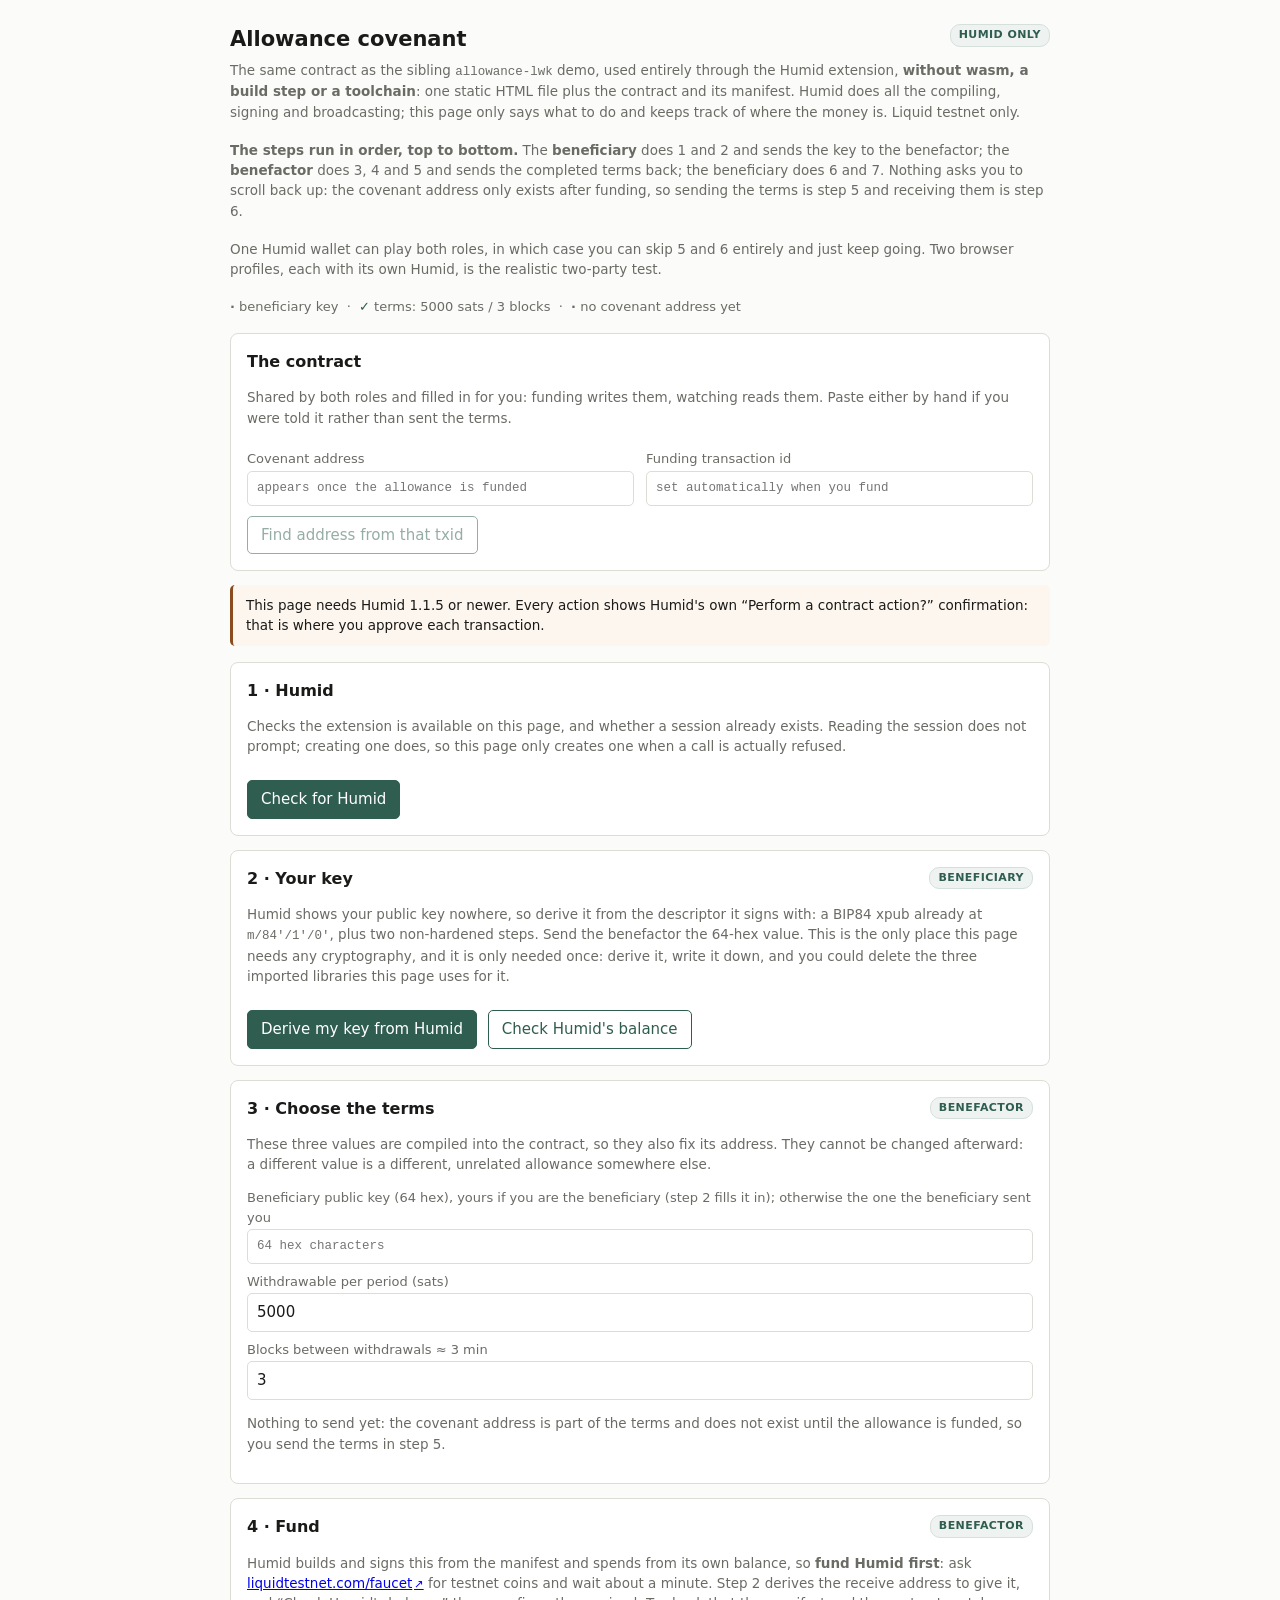
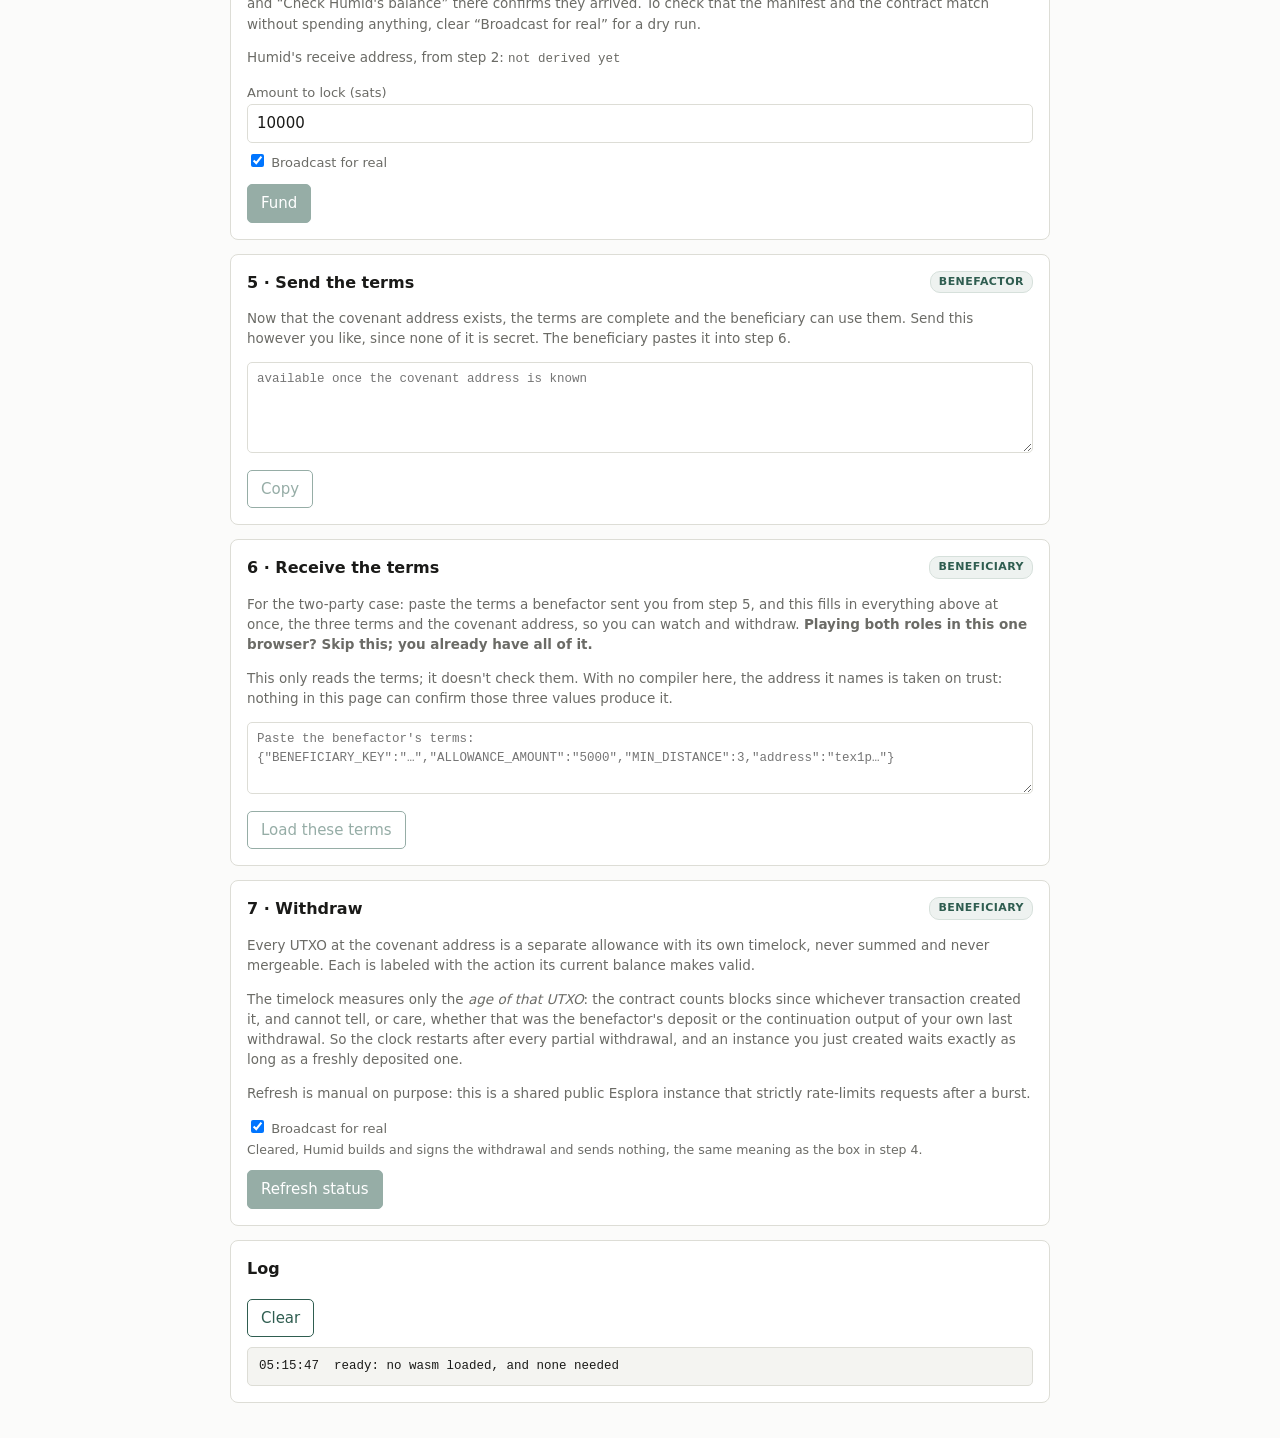
==== commit 1698f7a4: "Switch to Esplora web links instead of `curl` where possible" ====
--- a/allowance-web/examples/allowance-humid-only/index.html
+++ b/allowance-web/examples/allowance-humid-only/index.html
@@ -61,6 +61,15 @@
   #ask-body { white-space:pre-wrap; background:#f4f4f1; border:1px solid var(--line);
               border-radius:5px; padding:10px 12px; margin:10px 0 4px;
               font-family:ui-monospace,Menlo,monospace; font-size:12.5px; }
+  /* Links that open a new tab end with the usual external-link arrow. Screen readers
+     announce the alternative text after the slash instead of the arrow; browsers that
+     don't support it fall back to the first declaration. */
+  a[target="_blank"]::after {
+    content: "\2197";
+    content: "\2197" / " (opens in a new tab)";
+    margin-left: 0.15em;
+    font-size: 0.85em;
+  }
 </style>
 </head>
 <body>
@@ -248,7 +257,27 @@
 const LS = "allowance-humid-only";
 
 const $ = (id) => document.getElementById(id);
-const show = (id, text, cls) => { const e = $(id); e.textContent = text; e.className = "out " + (cls || ""); };
+// Sets an output box's text, turning each https:// URL and each Liquid testnet address
+// (tex1… or confidential tlq1…, both of which the explorer accepts) into a link that opens
+// in a new tab, so following one doesn't navigate away from the page. Bare hex stays plain
+// text, since it may be a key or a txid that was never broadcast.
+const LINKABLE = /(https:\/\/[^\s]+|\b(?:tex1|tlq1)[02-9ac-hj-np-z]{20,}\b)/;
+const setLinkedText = (el, text) => {
+  el.replaceChildren();
+  for (const part of String(text).split(LINKABLE)) {
+    const url = part.startsWith("https://") ? part
+      : /^(tex1|tlq1)/.test(part) && LINKABLE.test(part)
+      ? "https://blockstream.info/liquidtestnet/address/" + part : null;
+    if (!url) { el.append(part); continue; }
+    const a = document.createElement("a");
+    a.href = url;
+    a.target = "_blank";
+    a.rel = "noopener";
+    a.textContent = part;
+    el.append(a);
+  }
+};
+const show = (id, text, cls) => { const e = $(id); setLinkedText(e, text); e.className = "out " + (cls || ""); };
 const log = (...p) => { $("log").textContent += new Date().toISOString().slice(11,19) + "  " + p.join(" ") + "\n"; };
 const hex = (b) => Array.from(b, (x) => x.toString(16).padStart(2,"0")).join("");
 
@@ -256,6 +285,10 @@
 // messages say what went wrong and never what to do next, and most of these are
 // one-time setup problems rather than anything about this contract.
 const NEXT_STEPS = [
+  [/Failed to fetch dynamically imported module/i,
+   "The page couldn't load its key-derivation libraries from cdn.jsdelivr.net. Allow that " +
+   "host for this page, for example by turning off a content blocker for localhost, and " +
+   "try again."],
   [/unlock the wallet/i,
    "Humid is locked. Open it: click the puzzle-piece Extensions button at the top right " +
    "of the browser, then Humid (pin it there to save a click next time). Enter your " +
